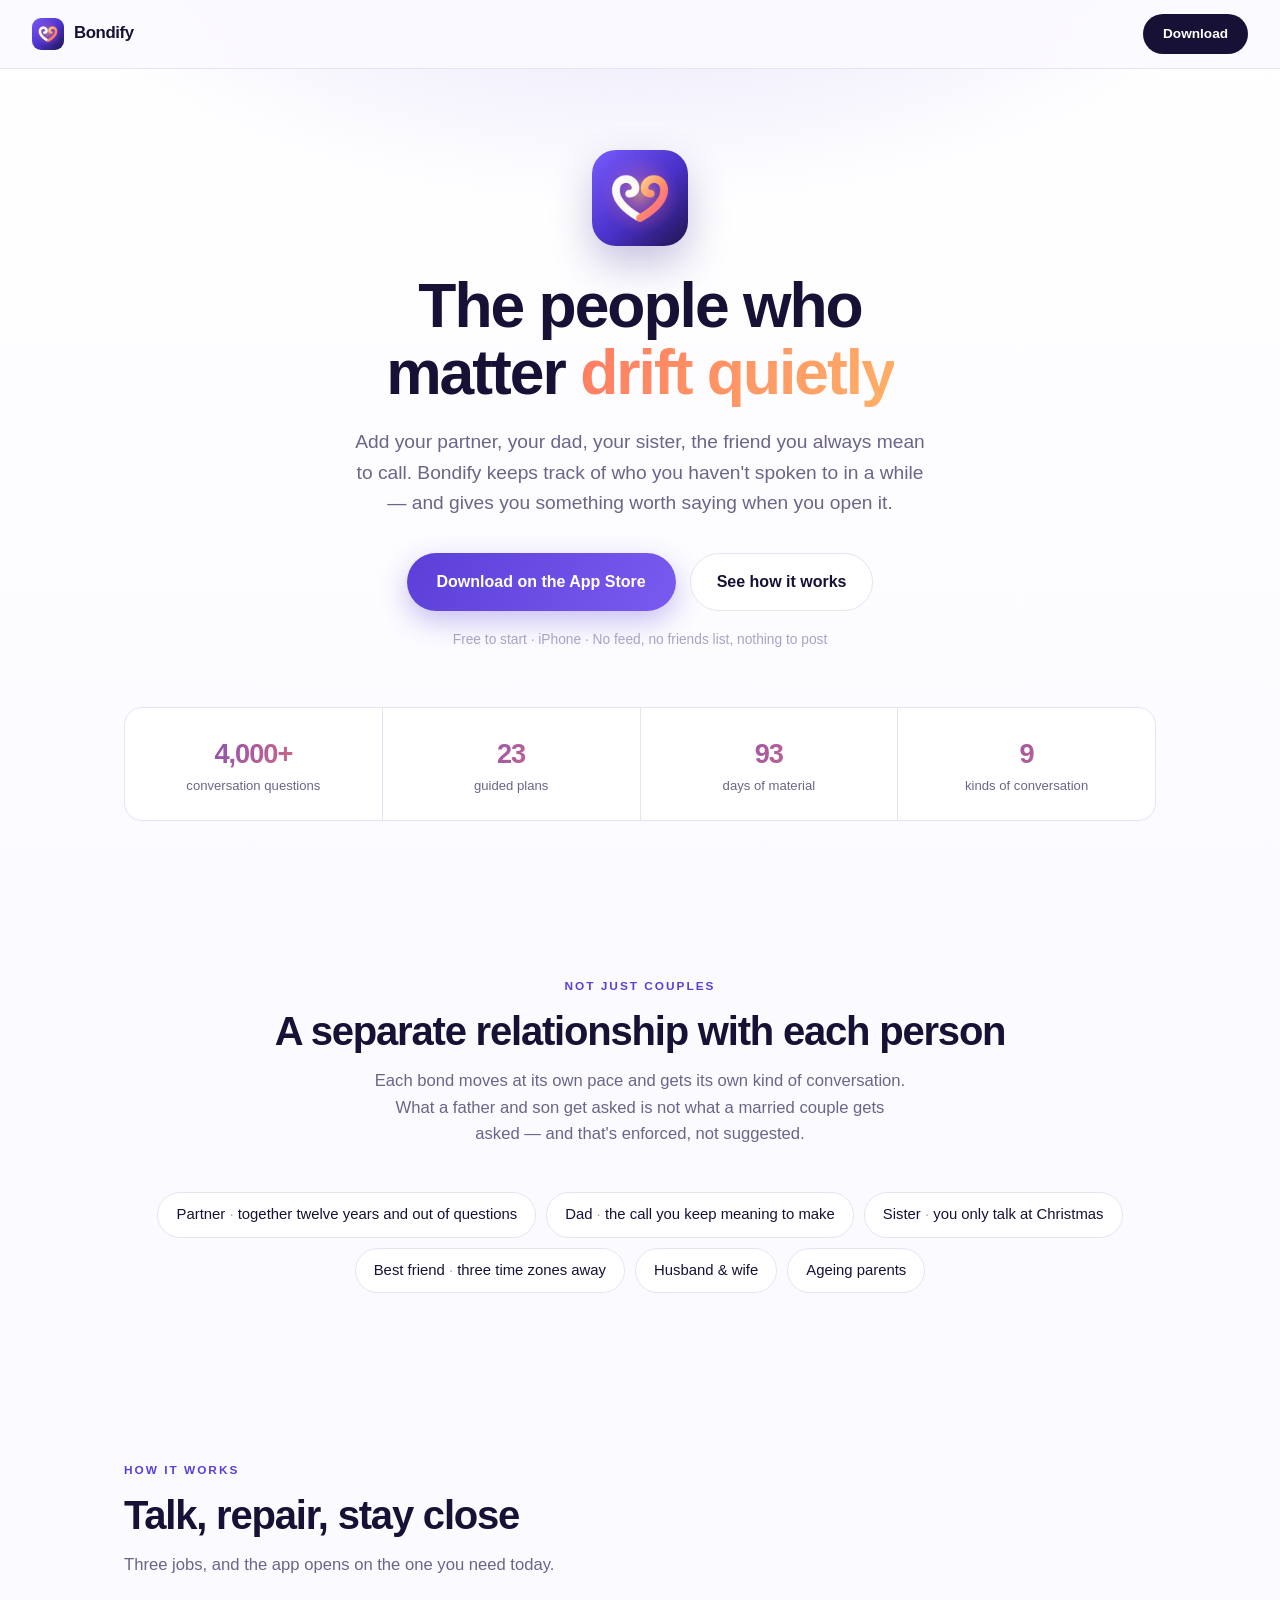
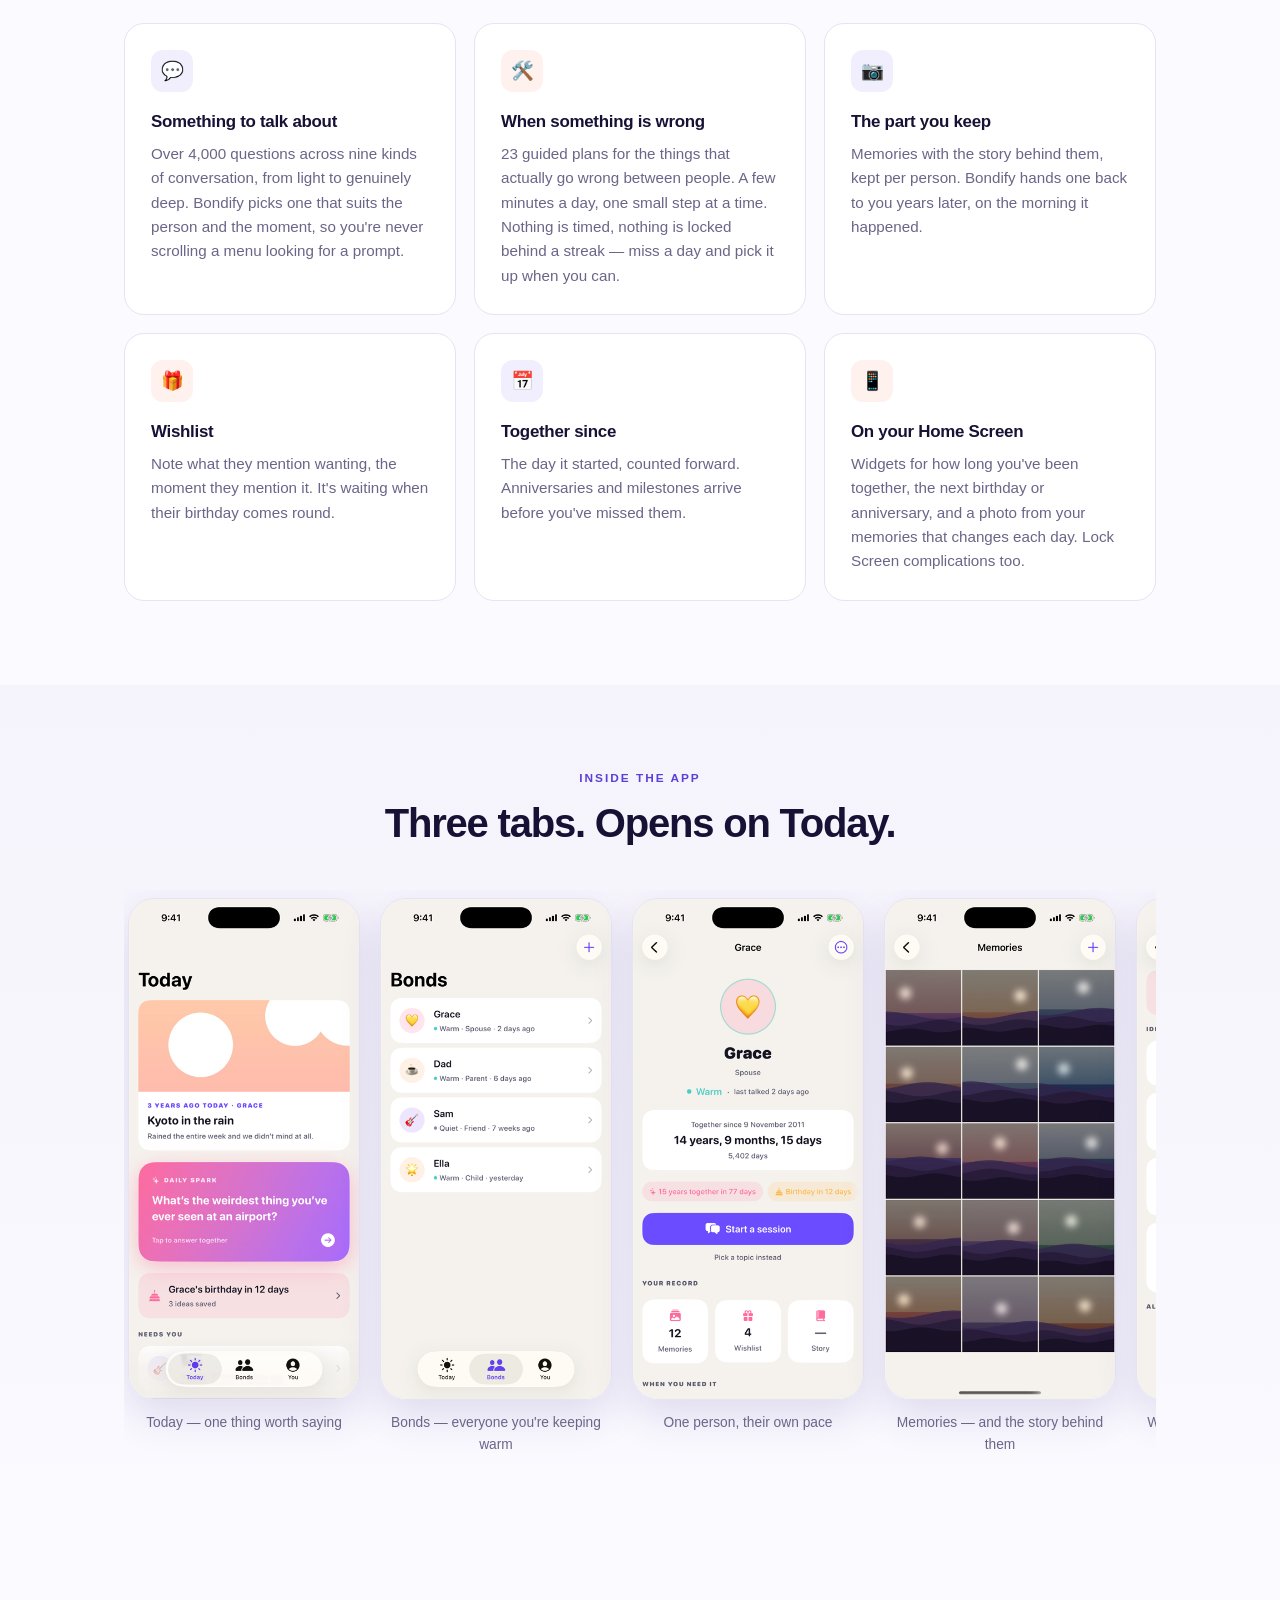
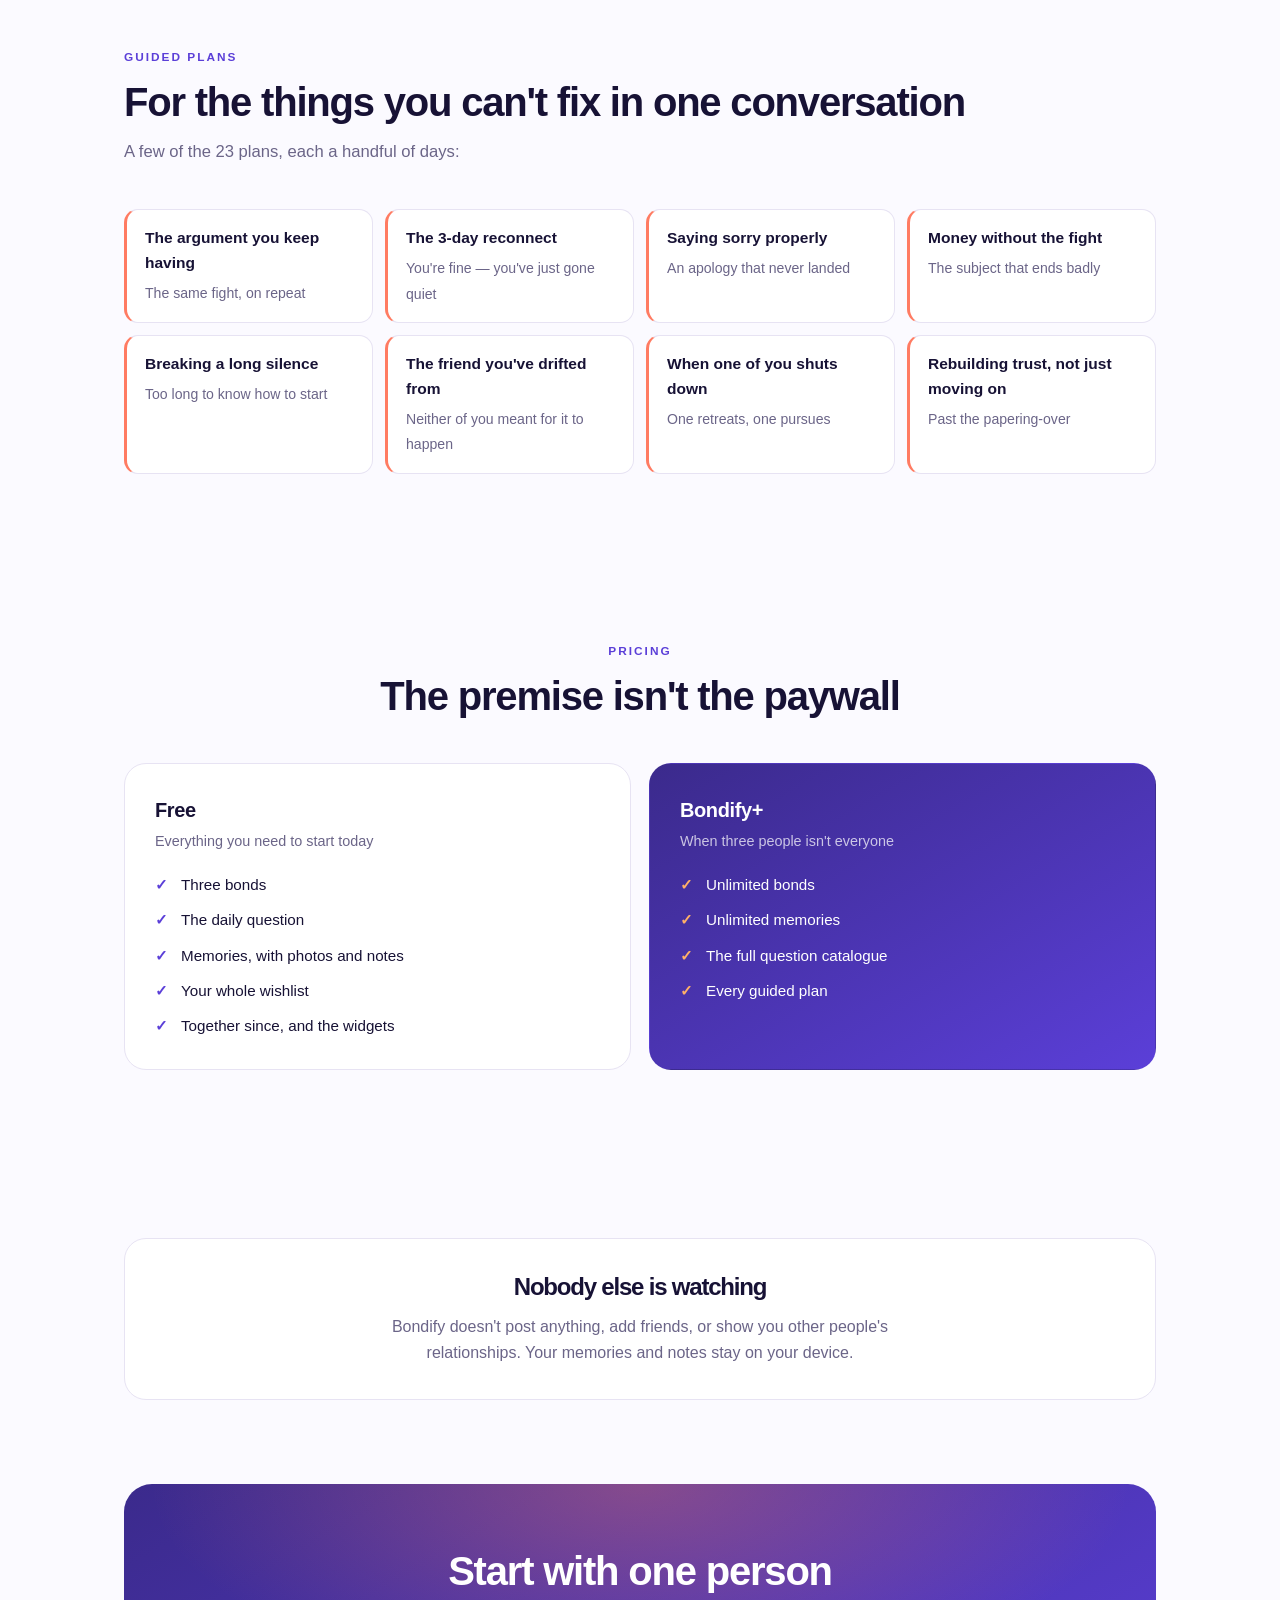
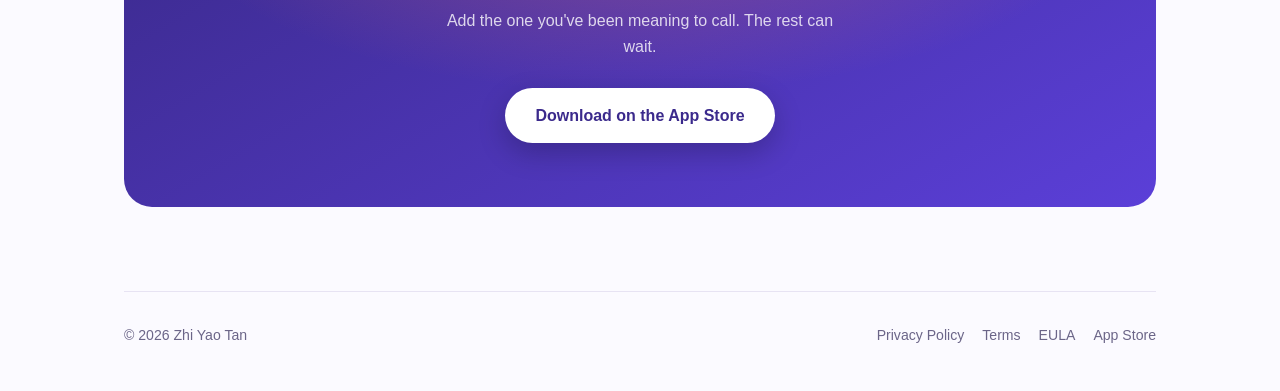
==== index.html @ 1c0935d1 "Bondify landing page Static single-page site for Bondify, copy taken from the 2026-08-24 APP-STORE-L" ====
<!DOCTYPE html>
<html lang="en">
<head>
  <meta charset="UTF-8" />
  <meta name="viewport" content="width=device-width, initial-scale=1.0" />
  <title>Bondify — Relationship Habits</title>
  <meta name="description" content="Bondify keeps the people who matter from drifting. Add your partner, your dad, your oldest friend — and get something worth saying, guided plans for when something's wrong, and the memories worth keeping." />
  <meta property="og:type" content="website" />
  <meta property="og:url" content="https://zhiyao92.github.io/bondify-landing/" />
  <meta property="og:title" content="Bondify — Relationship Habits" />
  <meta property="og:description" content="Talk, repair, stay close. For partners, parents, siblings and friends." />
  <meta property="og:image" content="https://zhiyao92.github.io/bondify-landing/app-icon.png" />
  <meta name="twitter:card" content="summary_large_image" />
  <meta name="twitter:image" content="https://zhiyao92.github.io/bondify-landing/app-icon.png" />
  <link rel="icon" href="app-icon.png" />
  <style>
    *, *::before, *::after { box-sizing: border-box; margin: 0; padding: 0; }

    :root {
      --indigo: #5B3FD8;
      --indigo-deep: #3B2A8C;
      --indigo-bg: #F1EFFE;
      --coral: #FF7B62;
      --peach: #FFB067;
      --coral-bg: #FFF1ED;
      --bg: #FBFAFF;
      --surface: #FFFFFF;
      --surface2: #F5F3FB;
      --border: #E7E3F3;
      --text: #171235;
      --muted: #6B6588;
      --soft: #A9A3C2;
    }

    html { scroll-behavior: smooth; }

    body {
      font-family: -apple-system, BlinkMacSystemFont, "Segoe UI", Roboto, sans-serif;
      background: var(--bg);
      color: var(--text);
      line-height: 1.6;
      overflow-x: hidden;
      -webkit-font-smoothing: antialiased;
    }

    .wrap { max-width: 1080px; margin: 0 auto; padding: 0 24px; }

    /* ── NAV ── */
    nav {
      position: fixed; top: 0; left: 0; right: 0; z-index: 100;
      display: flex; align-items: center; justify-content: space-between;
      padding: 14px 32px;
      background: rgba(251,250,255,0.85);
      backdrop-filter: blur(20px);
      border-bottom: 1px solid var(--border);
    }
    .nav-logo { display: flex; align-items: center; gap: 10px; text-decoration: none; }
    .nav-logo img { width: 32px; height: 32px; border-radius: 9px; }
    .nav-logo span { font-weight: 800; font-size: 1.05rem; color: var(--text); letter-spacing: -0.4px; }
    .nav-cta {
      background: var(--text); color: #fff; font-weight: 700; font-size: 0.85rem;
      padding: 9px 20px; border-radius: 100px; text-decoration: none;
      transition: opacity .2s, transform .2s;
    }
    .nav-cta:hover { opacity: .85; transform: scale(1.03); }

    /* ── HERO ── */
    .hero {
      padding: 150px 24px 72px;
      text-align: center;
      background:
        radial-gradient(900px 420px at 50% -10%, rgba(91,63,216,.16), transparent 70%),
        linear-gradient(180deg, #FFFFFF 0%, var(--bg) 100%);
    }
    .hero-icon {
      width: 96px; height: 96px; border-radius: 24px; margin: 0 auto 26px;
      box-shadow: 0 18px 40px rgba(59,42,140,.28);
      display: block;
    }
    .hero h1 {
      font-size: clamp(2.3rem, 6vw, 3.9rem);
      line-height: 1.08; letter-spacing: -2px; font-weight: 800;
      max-width: 15ch; margin: 0 auto 20px;
    }
    .hero h1 em {
      font-style: normal;
      background: linear-gradient(120deg, var(--coral), var(--peach));
      -webkit-background-clip: text; background-clip: text; color: transparent;
    }
    .hero p.sub {
      font-size: clamp(1.02rem, 2.2vw, 1.2rem);
      color: var(--muted); max-width: 54ch; margin: 0 auto 34px;
    }
    .cta-row { display: flex; gap: 14px; justify-content: center; flex-wrap: wrap; }
    .btn-primary {
      display: inline-flex; align-items: center; gap: 9px;
      background: linear-gradient(120deg, var(--indigo), #7A5BF0);
      color: #fff; font-weight: 700; font-size: 1rem;
      padding: 15px 30px; border-radius: 100px; text-decoration: none;
      box-shadow: 0 10px 28px rgba(91,63,216,.32);
      transition: transform .2s, box-shadow .2s;
    }
    .btn-primary:hover { transform: translateY(-2px); box-shadow: 0 14px 34px rgba(91,63,216,.4); }
    .btn-ghost {
      display: inline-flex; align-items: center;
      color: var(--text); font-weight: 600; font-size: 1rem;
      padding: 15px 26px; border-radius: 100px; text-decoration: none;
      border: 1px solid var(--border); background: var(--surface);
      transition: border-color .2s;
    }
    .btn-ghost:hover { border-color: var(--soft); }
    .hero-note { margin-top: 18px; font-size: .86rem; color: var(--soft); }

    /* ── STATS ── */
    .stats {
      display: grid; grid-template-columns: repeat(4, 1fr);
      gap: 1px; background: var(--border);
      border: 1px solid var(--border); border-radius: 18px; overflow: hidden;
      margin: 56px auto 0;
    }
    .stat { background: var(--surface); padding: 24px 16px; text-align: center; }
    .stat .n {
      font-size: 1.7rem; font-weight: 800; letter-spacing: -1px;
      background: linear-gradient(120deg, var(--indigo), var(--coral));
      -webkit-background-clip: text; background-clip: text; color: transparent;
    }
    .stat .l { font-size: .82rem; color: var(--muted); }

    /* ── SECTIONS ── */
    section { padding: 84px 0; }
    .eyebrow {
      text-transform: uppercase; letter-spacing: 2px; font-size: .74rem;
      font-weight: 800; color: var(--indigo); margin-bottom: 12px;
    }
    h2 {
      font-size: clamp(1.7rem, 4vw, 2.5rem); line-height: 1.15;
      letter-spacing: -1.2px; font-weight: 800; margin-bottom: 14px;
    }
    .lede { color: var(--muted); max-width: 58ch; font-size: 1.04rem; }
    .section-head { margin-bottom: 44px; }
    .section-head.center { text-align: center; }
    .section-head.center .lede { margin: 0 auto; }

    /* ── WHO IT'S FOR ── */
    .chips { display: flex; flex-wrap: wrap; gap: 10px; justify-content: center; }
    .chip {
      background: var(--surface); border: 1px solid var(--border);
      border-radius: 100px; padding: 10px 18px; font-size: .93rem; color: var(--text);
    }
    .chip span { color: var(--soft); }

    /* ── FEATURES ── */
    .grid { display: grid; grid-template-columns: repeat(auto-fit, minmax(260px, 1fr)); gap: 18px; }
    .card {
      background: var(--surface); border: 1px solid var(--border);
      border-radius: 20px; padding: 26px;
    }
    .card .ico {
      width: 42px; height: 42px; border-radius: 12px; margin-bottom: 16px;
      display: grid; place-items: center; font-size: 1.15rem;
      background: var(--indigo-bg);
    }
    .card.coral .ico { background: var(--coral-bg); }
    .card h3 { font-size: 1.06rem; font-weight: 750; margin-bottom: 7px; letter-spacing: -.3px; }
    .card p { color: var(--muted); font-size: .95rem; }

    /* ── SCREENS ── */
    .screens { background: linear-gradient(180deg, var(--surface2), var(--bg)); }
    .shots {
      display: flex; gap: 20px; overflow-x: auto; padding: 8px 4px 24px;
      scroll-snap-type: x mandatory;
    }
    .shot { flex: 0 0 232px; scroll-snap-align: center; text-align: center; }
    .shot img {
      width: 100%; border-radius: 26px; display: block;
      border: 1px solid var(--border);
      box-shadow: 0 16px 40px rgba(59,42,140,.14);
    }
    .shot figcaption { margin-top: 12px; font-size: .86rem; color: var(--muted); }

    /* ── PATHS ── */
    .paths { display: grid; grid-template-columns: repeat(auto-fit, minmax(230px, 1fr)); gap: 12px; }
    .path {
      background: var(--surface); border: 1px solid var(--border);
      border-left: 3px solid var(--coral);
      border-radius: 14px; padding: 16px 18px;
    }
    .path b { display: block; font-size: .97rem; font-weight: 700; margin-bottom: 4px; }
    .path span { font-size: .88rem; color: var(--muted); }

    /* ── PRICING ── */
    .plans { display: grid; grid-template-columns: repeat(auto-fit, minmax(280px, 1fr)); gap: 18px; }
    .plan { background: var(--surface); border: 1px solid var(--border); border-radius: 22px; padding: 30px; }
    .plan.pro {
      border-color: transparent;
      background: linear-gradient(150deg, var(--indigo-deep), var(--indigo));
      color: #fff;
    }
    .plan h3 { font-size: 1.25rem; font-weight: 800; letter-spacing: -.4px; margin-bottom: 4px; }
    .plan .kicker { font-size: .9rem; color: var(--muted); margin-bottom: 20px; }
    .plan.pro .kicker { color: rgba(255,255,255,.72); }
    .plan ul { list-style: none; display: grid; gap: 11px; }
    .plan li { font-size: .95rem; padding-left: 26px; position: relative; }
    .plan li::before {
      content: "✓"; position: absolute; left: 0; top: 0;
      color: var(--indigo); font-weight: 800;
    }
    .plan.pro li::before { color: var(--peach); }

    /* ── PRIVACY ── */
    .privacy {
      background: var(--surface); border: 1px solid var(--border);
      border-radius: 22px; padding: 34px; text-align: center;
    }
    .privacy h2 { font-size: 1.5rem; }
    .privacy p { color: var(--muted); max-width: 56ch; margin: 0 auto; }

    /* ── FINAL CTA ── */
    .final {
      text-align: center; color: #fff;
      background:
        radial-gradient(700px 300px at 50% 0%, rgba(255,123,98,.35), transparent 70%),
        linear-gradient(150deg, var(--indigo-deep), var(--indigo));
      border-radius: 28px; padding: 64px 28px; margin: 0 0 84px;
    }
    .final h2 { color: #fff; }
    .final p { color: rgba(255,255,255,.8); max-width: 46ch; margin: 0 auto 28px; }
    .final .btn-primary {
      background: #fff; color: var(--indigo-deep); box-shadow: 0 10px 28px rgba(0,0,0,.22);
    }

    /* ── FOOTER ── */
    footer {
      border-top: 1px solid var(--border); padding: 32px 0 44px;
      font-size: .88rem; color: var(--muted);
      display: flex; flex-wrap: wrap; gap: 16px; justify-content: space-between; align-items: center;
    }
    footer a { color: var(--muted); text-decoration: none; }
    footer a:hover { color: var(--text); }
    .foot-links { display: flex; gap: 18px; flex-wrap: wrap; }

    @media (max-width: 720px) {
      nav { padding: 12px 18px; }
      .stats { grid-template-columns: repeat(2, 1fr); }
      section { padding: 60px 0; }
      .final { border-radius: 22px; padding: 48px 22px; }
    }
  </style>
</head>
<body>

  <nav>
    <a class="nav-logo" href="#top">
      <img src="app-icon.png" alt="Bondify app icon" />
      <span>Bondify</span>
    </a>
    <a class="nav-cta" href="https://apps.apple.com/app/id6761910667">Download</a>
  </nav>

  <header class="hero" id="top">
    <img class="hero-icon" src="app-icon.png" alt="Bondify app icon" />
    <h1>The people who matter <em>drift quietly</em></h1>
    <p class="sub">
      Add your partner, your dad, your sister, the friend you always mean to call.
      Bondify keeps track of who you haven't spoken to in a while — and gives you
      something worth saying when you open it.
    </p>
    <div class="cta-row">
      <a class="btn-primary" href="https://apps.apple.com/app/id6761910667">Download on the App Store</a>
      <a class="btn-ghost" href="#how">See how it works</a>
    </div>
    <p class="hero-note">Free to start · iPhone · No feed, no friends list, nothing to post</p>

    <div class="wrap">
      <div class="stats">
        <div class="stat"><div class="n">4,000+</div><div class="l">conversation questions</div></div>
        <div class="stat"><div class="n">23</div><div class="l">guided plans</div></div>
        <div class="stat"><div class="n">93</div><div class="l">days of material</div></div>
        <div class="stat"><div class="n">9</div><div class="l">kinds of conversation</div></div>
      </div>
    </div>
  </header>

  <section id="who">
    <div class="wrap">
      <div class="section-head center">
        <p class="eyebrow">Not just couples</p>
        <h2>A separate relationship with each person</h2>
        <p class="lede">
          Each bond moves at its own pace and gets its own kind of conversation.
          What a father and son get asked is not what a married couple gets asked —
          and that's enforced, not suggested.
        </p>
      </div>
      <div class="chips">
        <div class="chip">Partner <span>·</span> together twelve years and out of questions</div>
        <div class="chip">Dad <span>·</span> the call you keep meaning to make</div>
        <div class="chip">Sister <span>·</span> you only talk at Christmas</div>
        <div class="chip">Best friend <span>·</span> three time zones away</div>
        <div class="chip">Husband &amp; wife</div>
        <div class="chip">Ageing parents</div>
      </div>
    </div>
  </section>

  <section id="how">
    <div class="wrap">
      <div class="section-head">
        <p class="eyebrow">How it works</p>
        <h2>Talk, repair, stay close</h2>
        <p class="lede">Three jobs, and the app opens on the one you need today.</p>
      </div>
      <div class="grid">
        <div class="card">
          <div class="ico">💬</div>
          <h3>Something to talk about</h3>
          <p>
            Over 4,000 questions across nine kinds of conversation, from light to
            genuinely deep. Bondify picks one that suits the person and the moment,
            so you're never scrolling a menu looking for a prompt.
          </p>
        </div>
        <div class="card coral">
          <div class="ico">🛠️</div>
          <h3>When something is wrong</h3>
          <p>
            23 guided plans for the things that actually go wrong between people.
            A few minutes a day, one small step at a time. Nothing is timed, nothing
            is locked behind a streak — miss a day and pick it up when you can.
          </p>
        </div>
        <div class="card">
          <div class="ico">📷</div>
          <h3>The part you keep</h3>
          <p>
            Memories with the story behind them, kept per person. Bondify hands one
            back to you years later, on the morning it happened.
          </p>
        </div>
        <div class="card coral">
          <div class="ico">🎁</div>
          <h3>Wishlist</h3>
          <p>
            Note what they mention wanting, the moment they mention it. It's waiting
            when their birthday comes round.
          </p>
        </div>
        <div class="card">
          <div class="ico">📅</div>
          <h3>Together since</h3>
          <p>
            The day it started, counted forward. Anniversaries and milestones arrive
            before you've missed them.
          </p>
        </div>
        <div class="card coral">
          <div class="ico">📱</div>
          <h3>On your Home Screen</h3>
          <p>
            Widgets for how long you've been together, the next birthday or
            anniversary, and a photo from your memories that changes each day.
            Lock Screen complications too.
          </p>
        </div>
      </div>
    </div>
  </section>

  <section class="screens">
    <div class="wrap">
      <div class="section-head center">
        <p class="eyebrow">Inside the app</p>
        <h2>Three tabs. Opens on Today.</h2>
      </div>
      <div class="shots">
        <figure class="shot">
          <img src="screenshots/01-today.png" alt="Today tab showing the daily spark" loading="lazy" />
          <figcaption>Today — one thing worth saying</figcaption>
        </figure>
        <figure class="shot">
          <img src="screenshots/02-bonds.png" alt="Bonds tab listing each relationship" loading="lazy" />
          <figcaption>Bonds — everyone you're keeping warm</figcaption>
        </figure>
        <figure class="shot">
          <img src="screenshots/03-bond-detail.png" alt="A single bond's detail screen" loading="lazy" />
          <figcaption>One person, their own pace</figcaption>
        </figure>
        <figure class="shot">
          <img src="screenshots/04-memories.png" alt="Memories grid of photos" loading="lazy" />
          <figcaption>Memories — and the story behind them</figcaption>
        </figure>
        <figure class="shot">
          <img src="screenshots/05-wishlist.png" alt="Wishlist of gift ideas" loading="lazy" />
          <figcaption>Wishlist — noted the moment they say it</figcaption>
        </figure>
        <figure class="shot">
          <img src="screenshots/06-widget.png" alt="Bondify widgets on the Home Screen" loading="lazy" />
          <figcaption>Widgets on the Home Screen</figcaption>
        </figure>
      </div>
    </div>
  </section>

  <section>
    <div class="wrap">
      <div class="section-head">
        <p class="eyebrow">Guided plans</p>
        <h2>For the things you can't fix in one conversation</h2>
        <p class="lede">A few of the 23 plans, each a handful of days:</p>
      </div>
      <div class="paths">
        <div class="path"><b>The argument you keep having</b><span>The same fight, on repeat</span></div>
        <div class="path"><b>The 3-day reconnect</b><span>You're fine — you've just gone quiet</span></div>
        <div class="path"><b>Saying sorry properly</b><span>An apology that never landed</span></div>
        <div class="path"><b>Money without the fight</b><span>The subject that ends badly</span></div>
        <div class="path"><b>Breaking a long silence</b><span>Too long to know how to start</span></div>
        <div class="path"><b>The friend you've drifted from</b><span>Neither of you meant for it to happen</span></div>
        <div class="path"><b>When one of you shuts down</b><span>One retreats, one pursues</span></div>
        <div class="path"><b>Rebuilding trust, not just moving on</b><span>Past the papering-over</span></div>
      </div>
    </div>
  </section>

  <section>
    <div class="wrap">
      <div class="section-head center">
        <p class="eyebrow">Pricing</p>
        <h2>The premise isn't the paywall</h2>
      </div>
      <div class="plans">
        <div class="plan">
          <h3>Free</h3>
          <p class="kicker">Everything you need to start today</p>
          <ul>
            <li>Three bonds</li>
            <li>The daily question</li>
            <li>Memories, with photos and notes</li>
            <li>Your whole wishlist</li>
            <li>Together since, and the widgets</li>
          </ul>
        </div>
        <div class="plan pro">
          <h3>Bondify+</h3>
          <p class="kicker">When three people isn't everyone</p>
          <ul>
            <li>Unlimited bonds</li>
            <li>Unlimited memories</li>
            <li>The full question catalogue</li>
            <li>Every guided plan</li>
          </ul>
        </div>
      </div>
    </div>
  </section>

  <section>
    <div class="wrap">
      <div class="privacy">
        <h2>Nobody else is watching</h2>
        <p>
          Bondify doesn't post anything, add friends, or show you other people's
          relationships. Your memories and notes stay on your device.
        </p>
      </div>
    </div>
  </section>

  <div class="wrap">
    <div class="final">
      <h2>Start with one person</h2>
      <p>Add the one you've been meaning to call. The rest can wait.</p>
      <a class="btn-primary" href="https://apps.apple.com/app/id6761910667">Download on the App Store</a>
    </div>
  </div>

  <div class="wrap">
    <footer>
      <div>© 2026 Zhi Yao Tan</div>
      <div class="foot-links">
        <a href="privacy-policy.html">Privacy Policy</a>
        <a href="terms-and-condition.html">Terms</a>
        <a href="https://www.apple.com/legal/internet-services/itunes/dev/stdeula/">EULA</a>
        <a href="https://apps.apple.com/app/id6761910667">App Store</a>
      </div>
    </footer>
  </div>

</body>
</html>
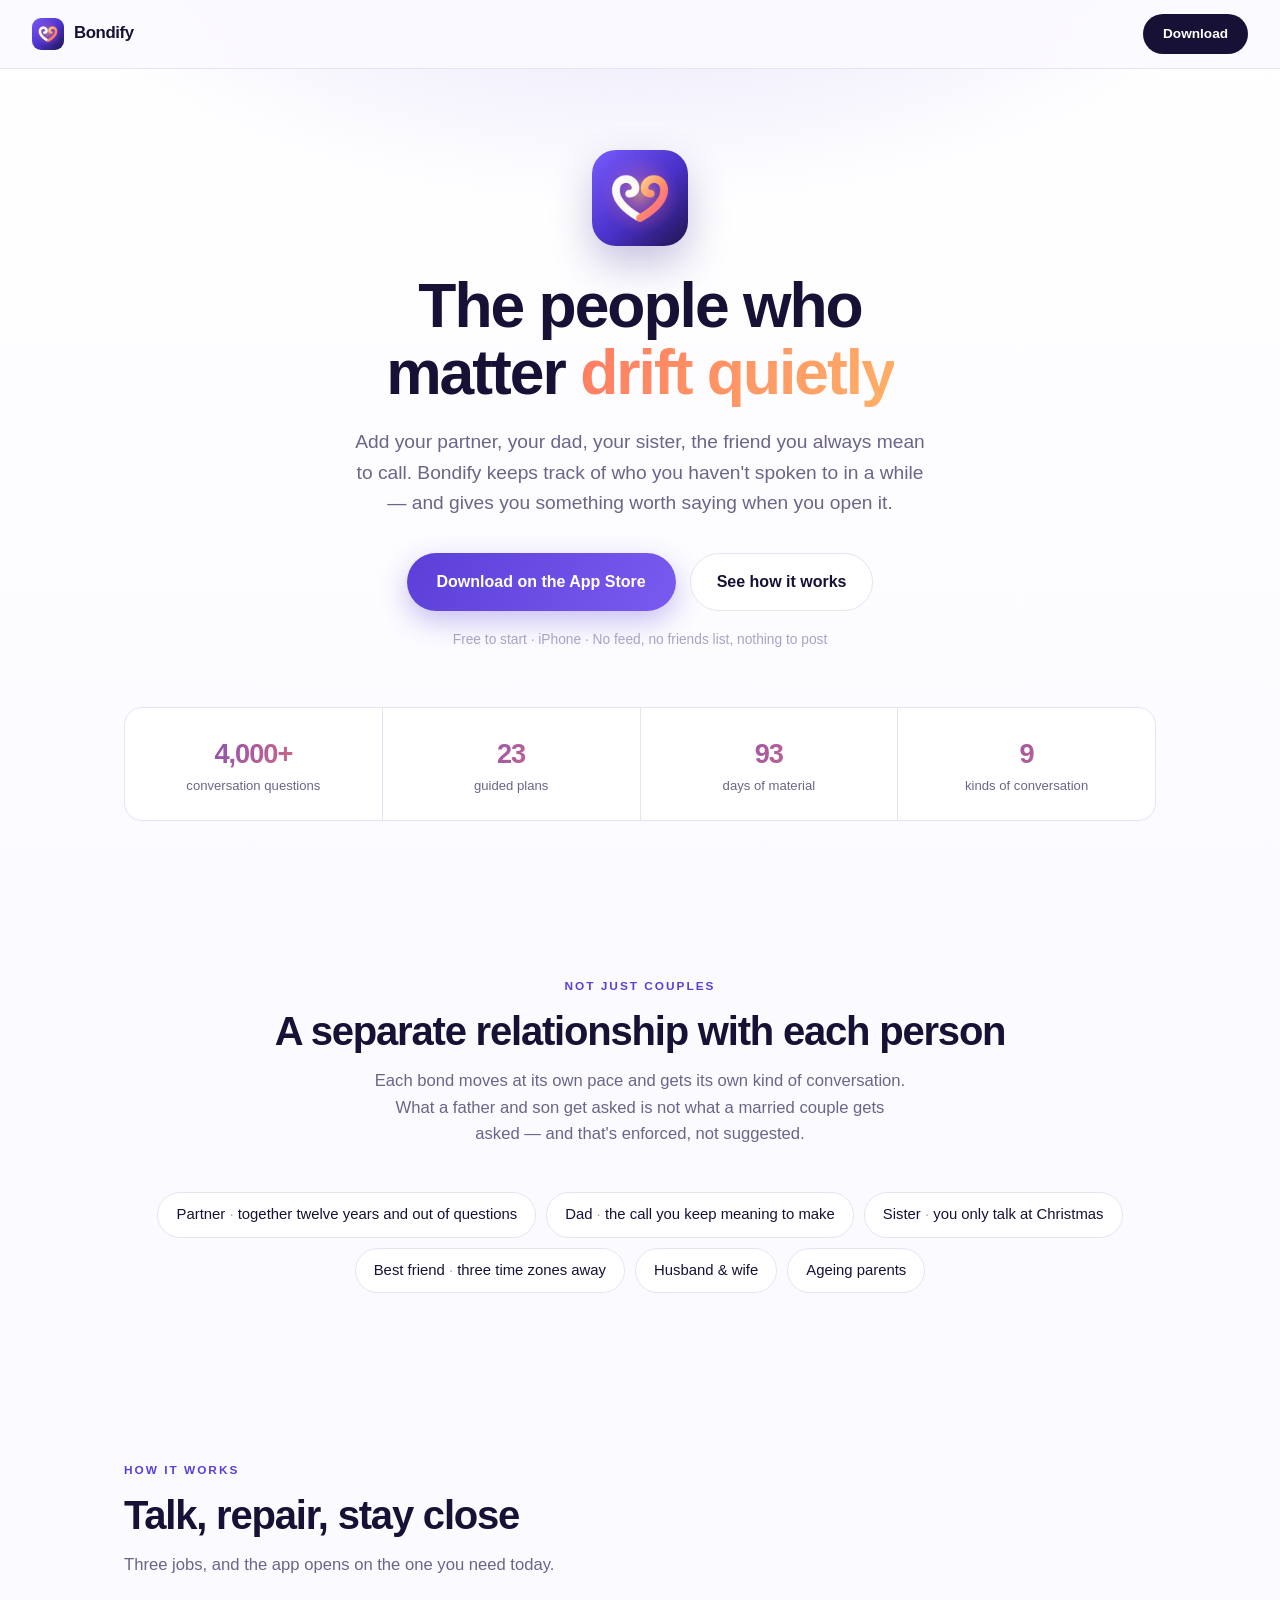
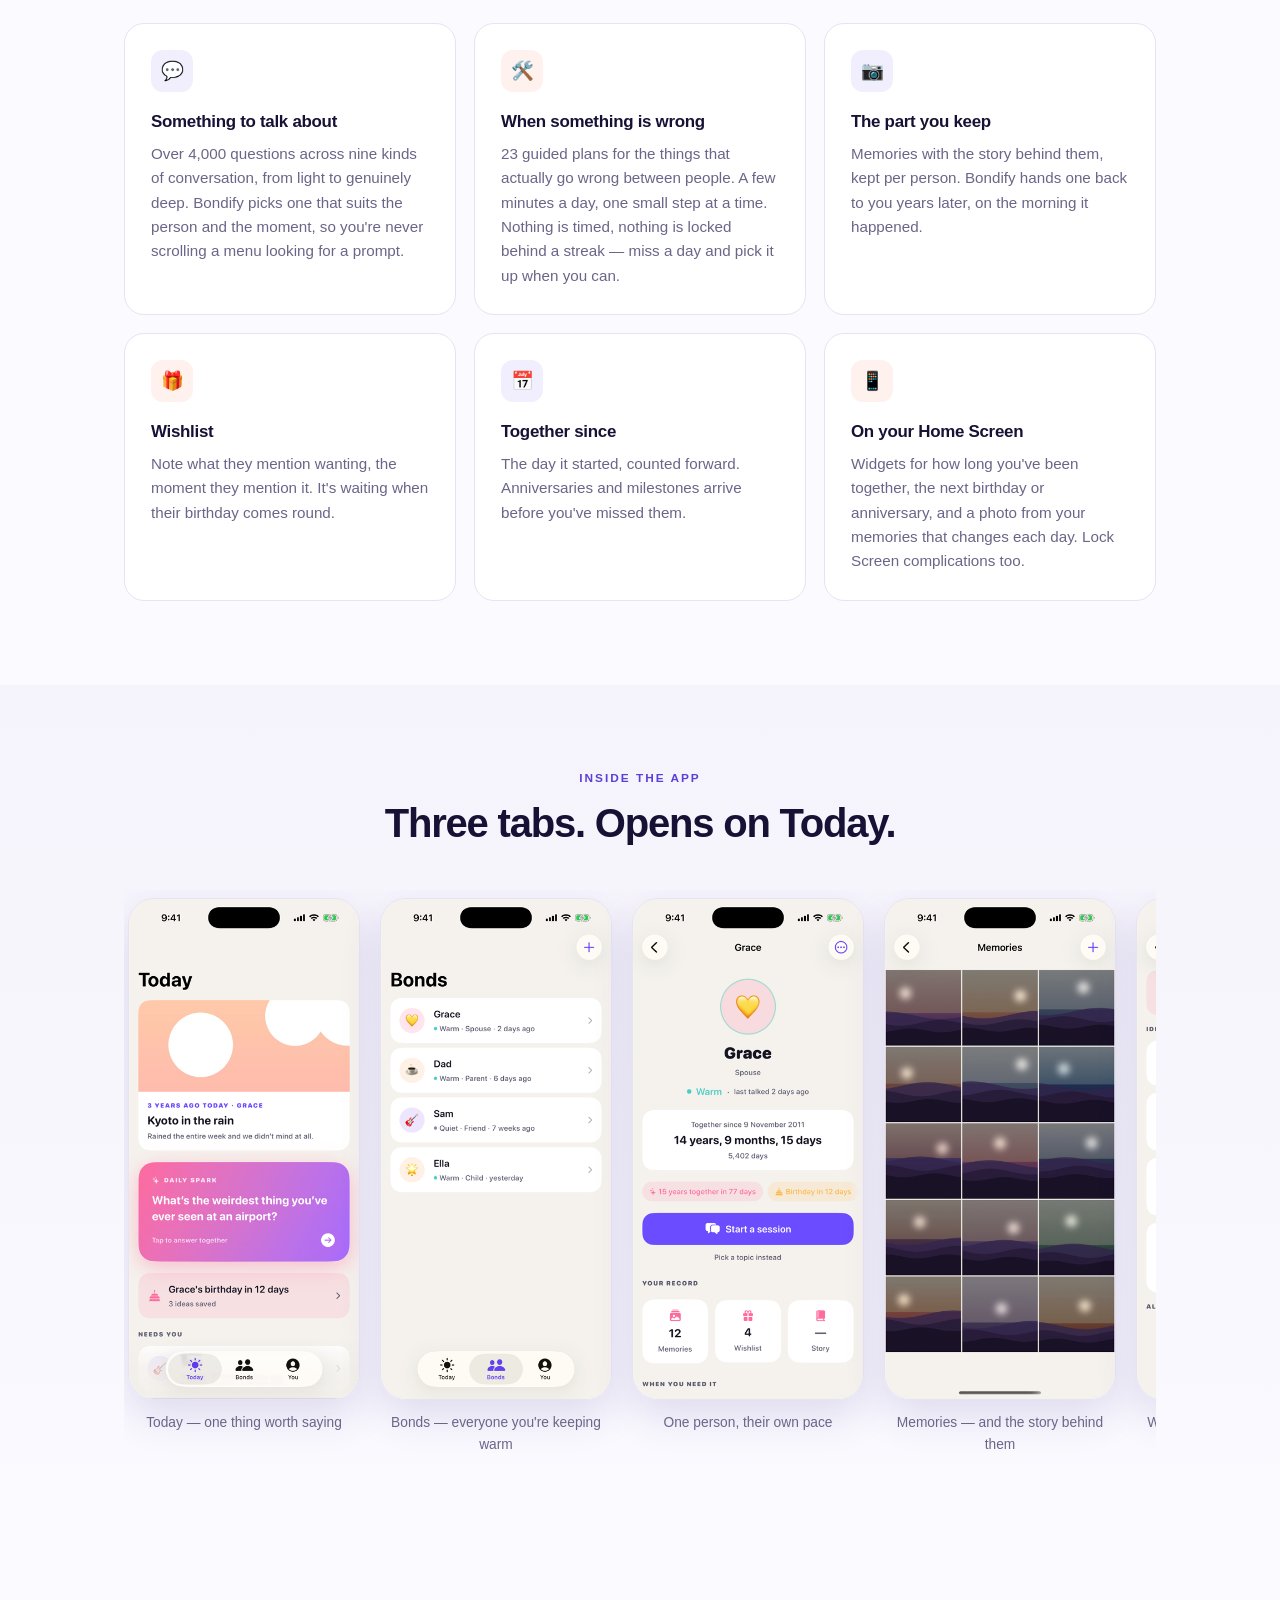
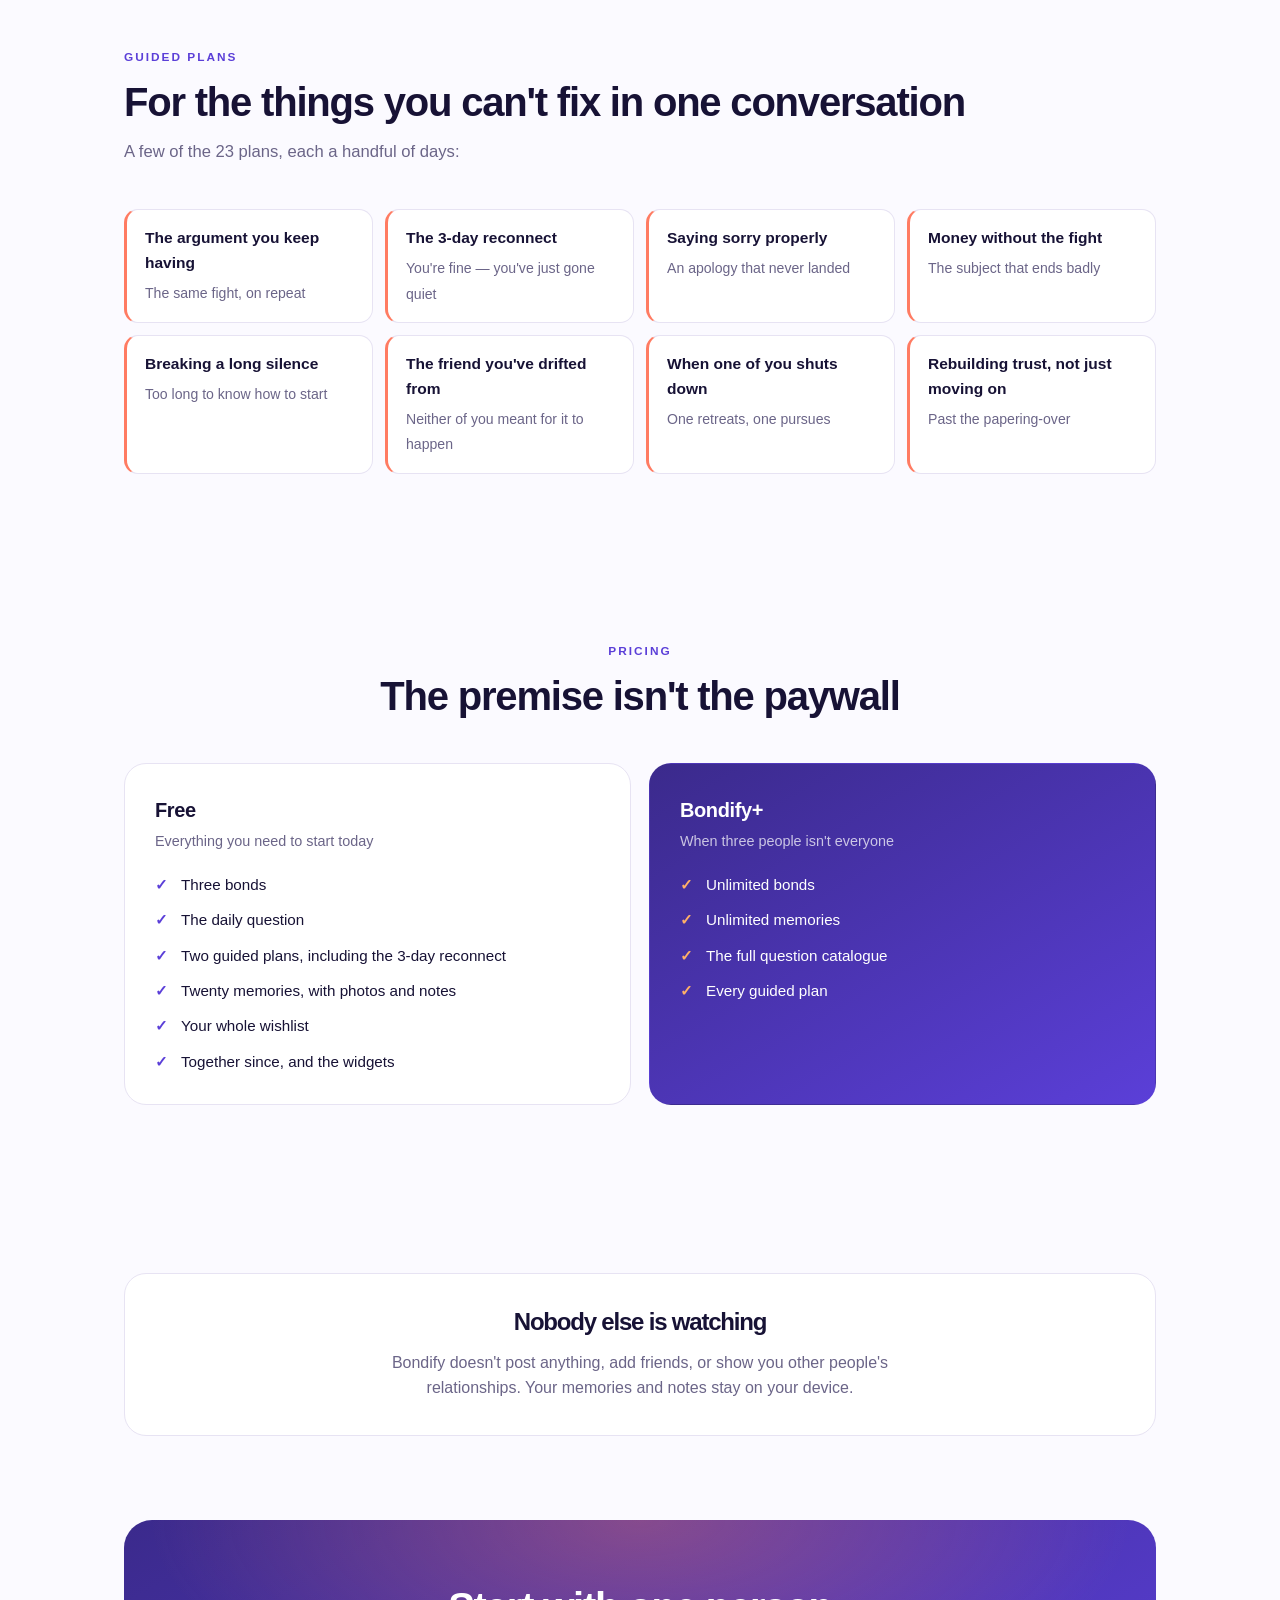
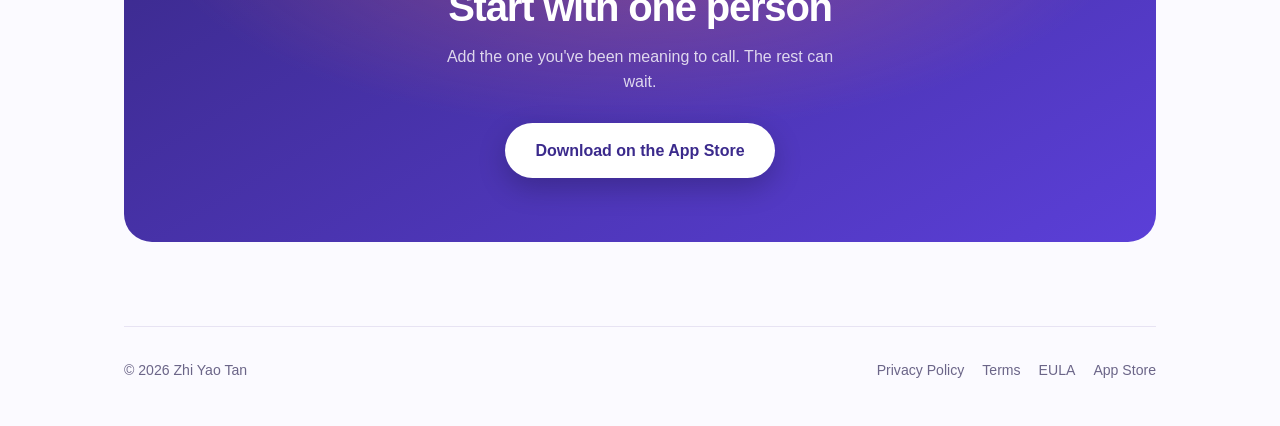
==== commit 02033d71: "Correct the free tier, route downloads through a /go interstitial The Free column implied every guid" ====
--- a/index.html
+++ b/index.html
@@ -3,6 +3,7 @@
 <head>
   <meta charset="UTF-8" />
   <meta name="viewport" content="width=device-width, initial-scale=1.0" />
+  <meta name="apple-itunes-app" content="app-id=6761910667">
   <title>Bondify — Relationship Habits</title>
   <meta name="description" content="Bondify keeps the people who matter from drifting. Add your partner, your dad, your oldest friend — and get something worth saying, guided plans for when something's wrong, and the memories worth keeping." />
   <meta property="og:type" content="website" />
@@ -111,6 +112,7 @@
     .btn-ghost:hover { border-color: var(--soft); }
     .hero-note { margin-top: 18px; font-size: .86rem; color: var(--soft); }
 
+
     /* ── STATS ── */
     .stats {
       display: grid; grid-template-columns: repeat(4, 1fr);
@@ -254,7 +256,7 @@
       <img src="app-icon.png" alt="Bondify app icon" />
       <span>Bondify</span>
     </a>
-    <a class="nav-cta" href="https://apps.apple.com/app/id6761910667">Download</a>
+    <a class="nav-cta" href="go/?src=nav">Download</a>
   </nav>
 
   <header class="hero" id="top">
@@ -266,7 +268,7 @@
       something worth saying when you open it.
     </p>
     <div class="cta-row">
-      <a class="btn-primary" href="https://apps.apple.com/app/id6761910667">Download on the App Store</a>
+      <a class="btn-primary" href="go/?src=hero">Download on the App Store</a>
       <a class="btn-ghost" href="#how">See how it works</a>
     </div>
     <p class="hero-note">Free to start · iPhone · No feed, no friends list, nothing to post</p>
@@ -434,7 +436,8 @@
           <ul>
             <li>Three bonds</li>
             <li>The daily question</li>
-            <li>Memories, with photos and notes</li>
+            <li>Two guided plans, including the 3-day reconnect</li>
+            <li>Twenty memories, with photos and notes</li>
             <li>Your whole wishlist</li>
             <li>Together since, and the widgets</li>
           </ul>
@@ -469,7 +472,7 @@
     <div class="final">
       <h2>Start with one person</h2>
       <p>Add the one you've been meaning to call. The rest can wait.</p>
-      <a class="btn-primary" href="https://apps.apple.com/app/id6761910667">Download on the App Store</a>
+      <a class="btn-primary" href="go/?src=final">Download on the App Store</a>
     </div>
   </div>
 
@@ -480,10 +483,11 @@
         <a href="privacy-policy.html">Privacy Policy</a>
         <a href="terms-and-condition.html">Terms</a>
         <a href="https://www.apple.com/legal/internet-services/itunes/dev/stdeula/">EULA</a>
-        <a href="https://apps.apple.com/app/id6761910667">App Store</a>
+        <a href="go/?src=footer">App Store</a>
       </div>
     </footer>
   </div>
 
+
 </body>
 </html>
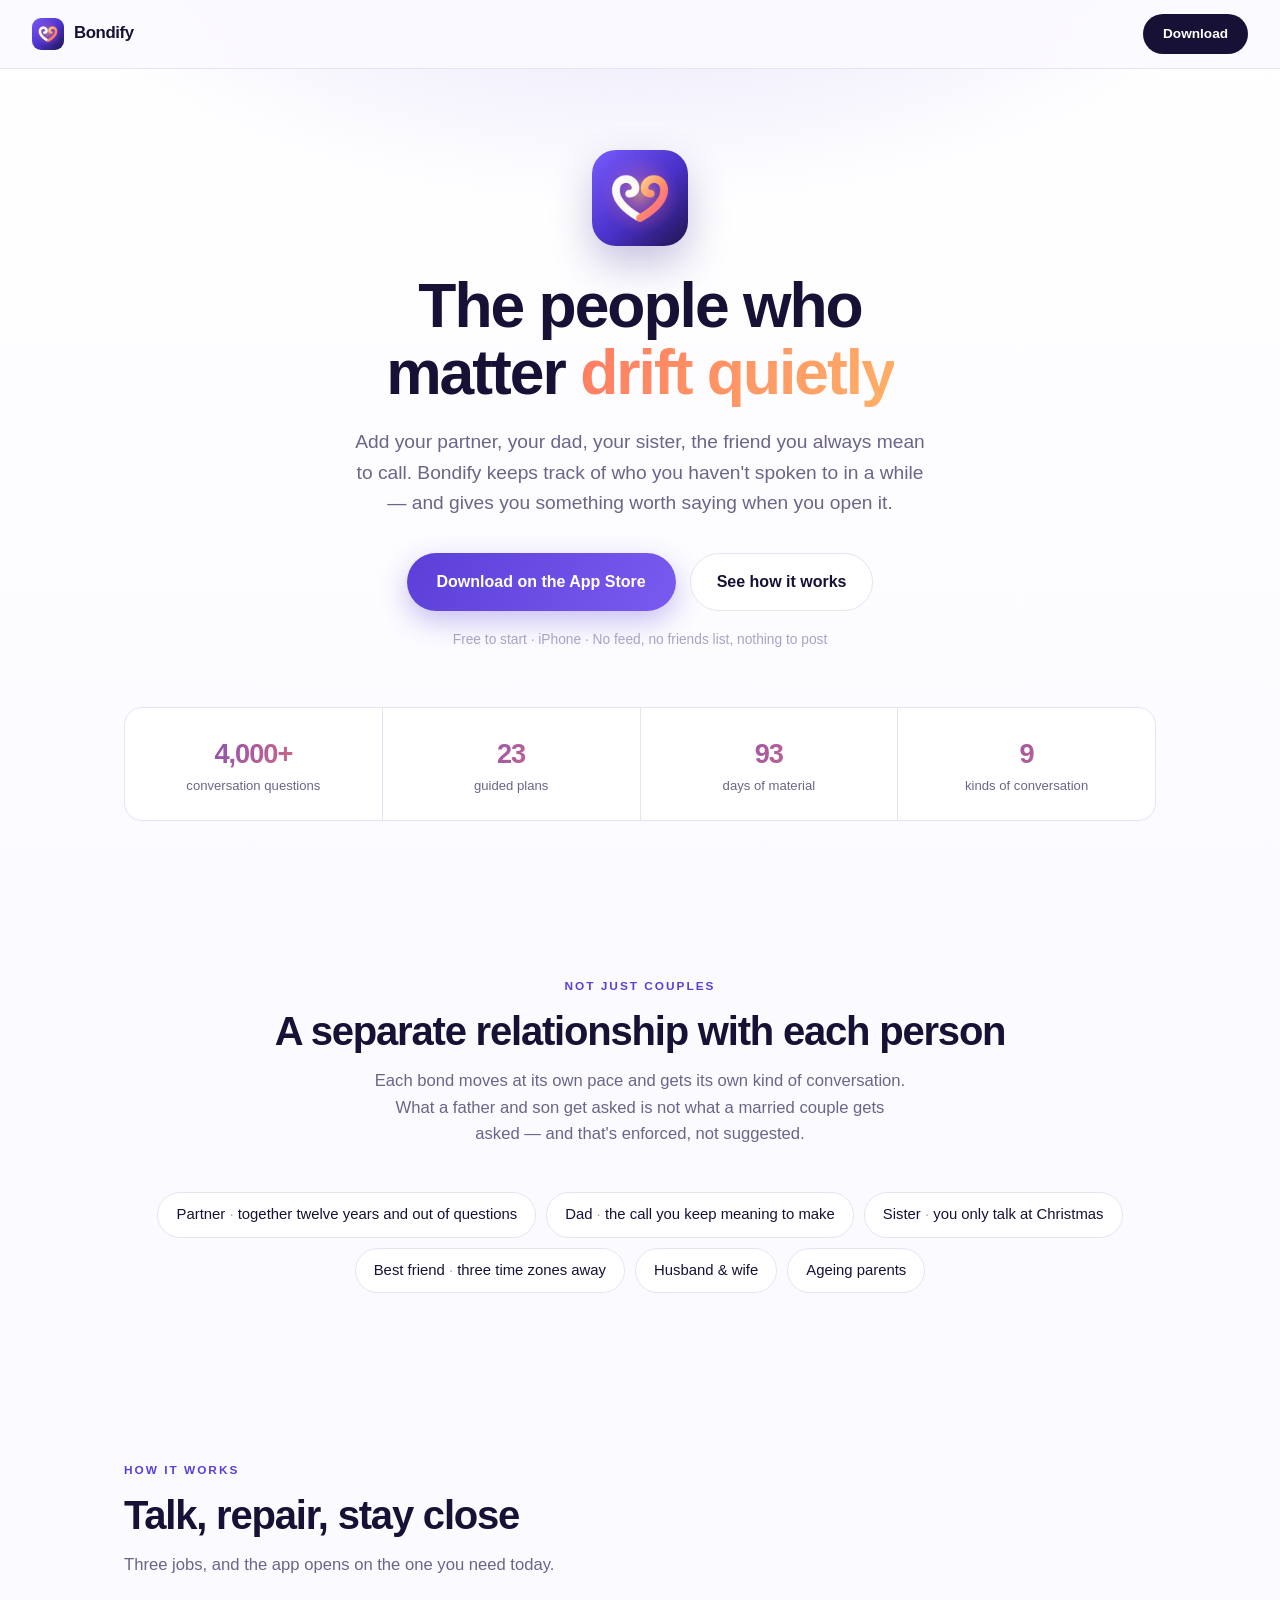
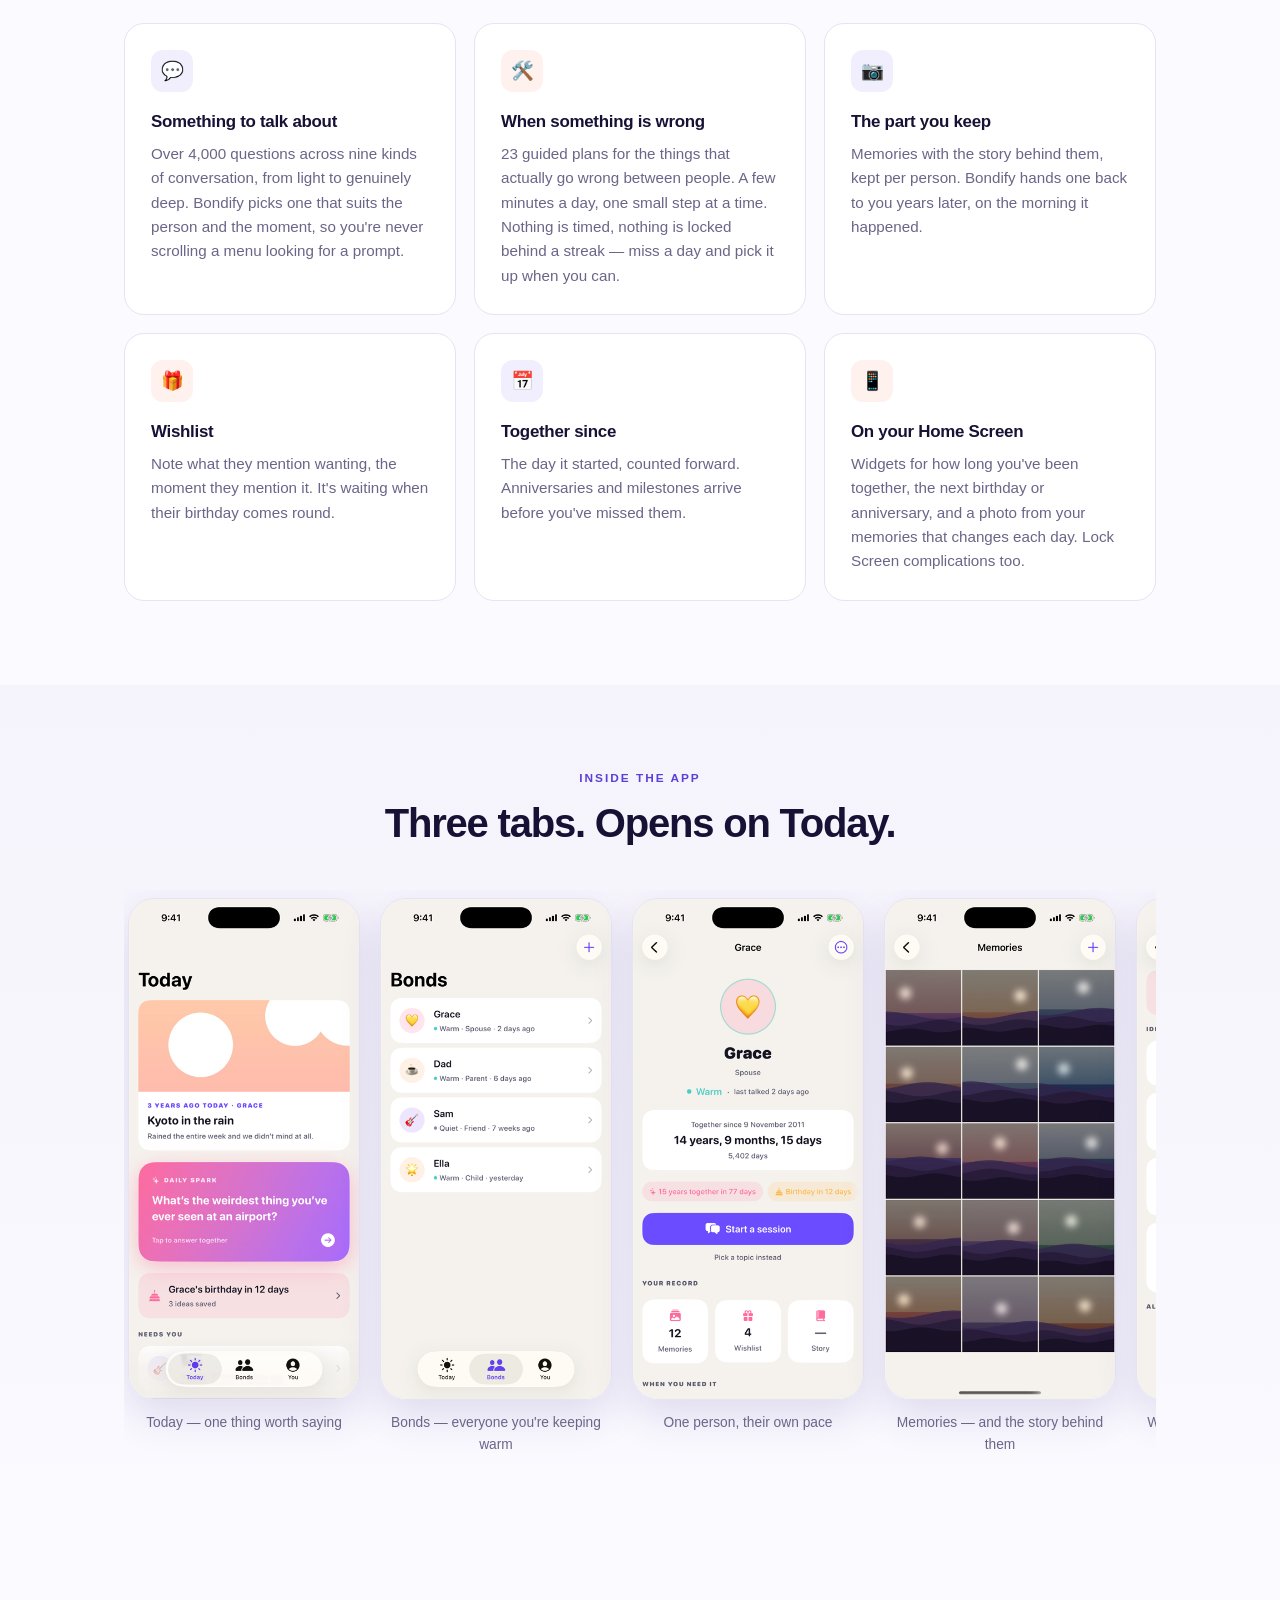
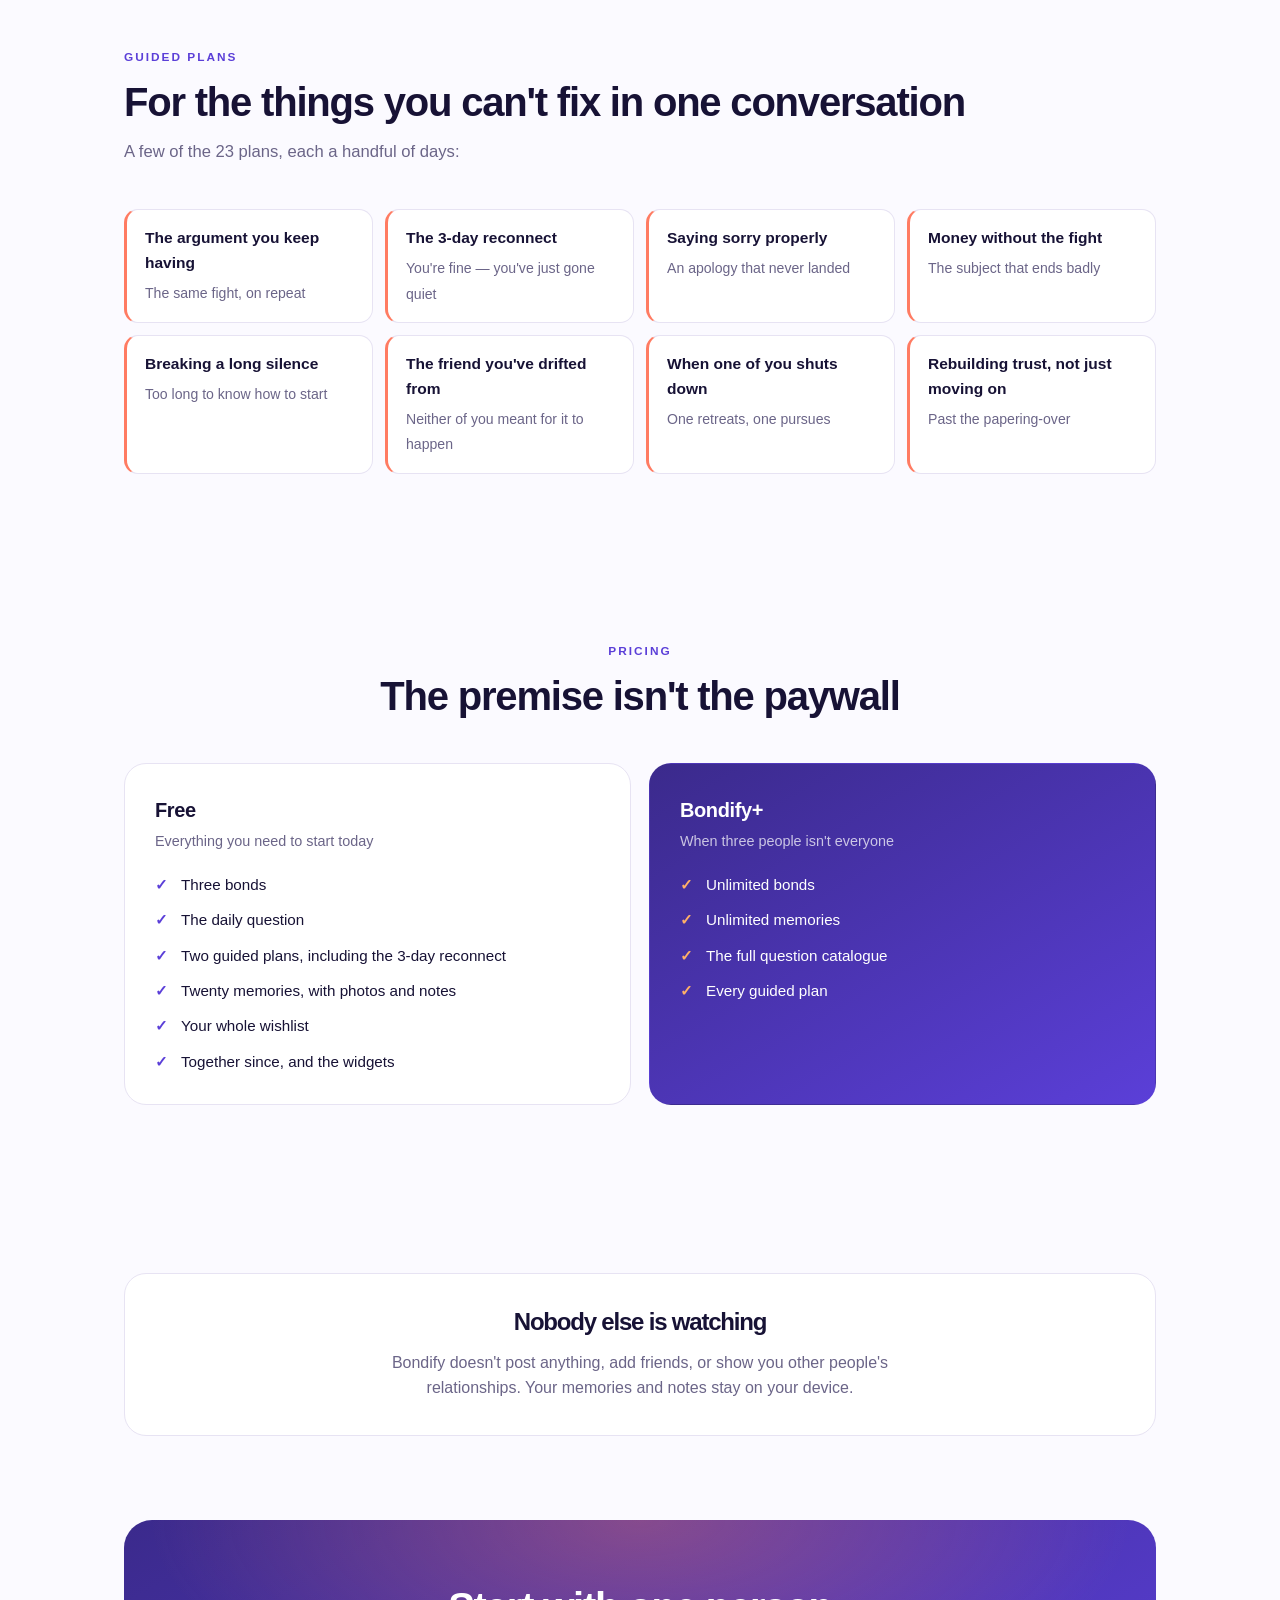
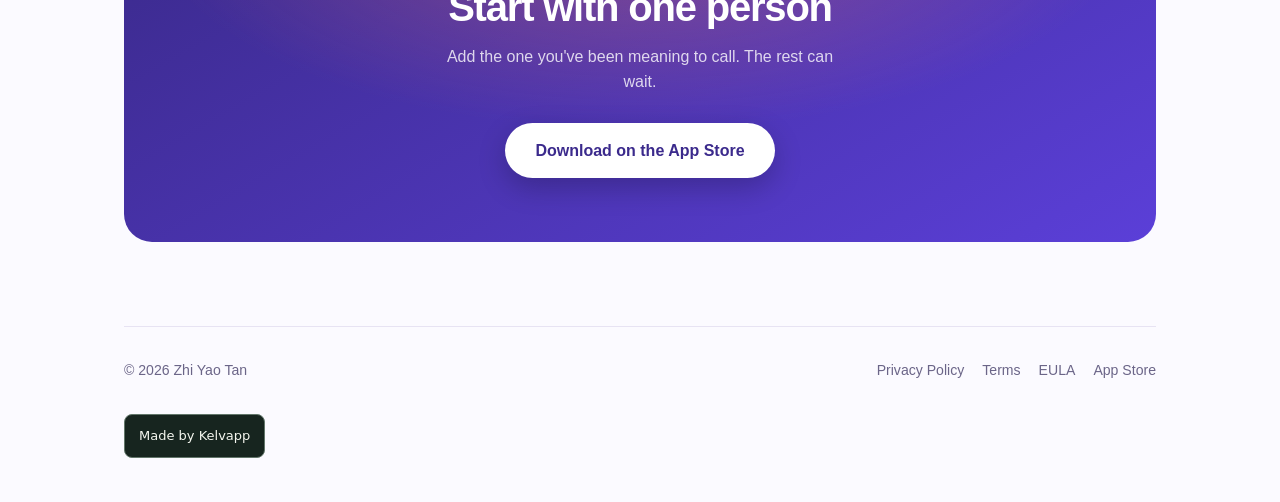
==== commit b3613fe5: "Add Made by Kelvapp footer badge" ====
--- a/index.html
+++ b/index.html
@@ -248,6 +248,8 @@
       .final { border-radius: 22px; padding: 48px 22px; }
     }
   </style>
+
+<style id="kelvapp-maker-style">.kelvapp-maker-wrap{flex-basis:100%;width:100%;margin:16px 0 0}.kelvapp-maker{display:inline-flex!important;align-items:center;justify-content:center;min-height:44px;box-sizing:border-box;padding:8px 14px;border:1px solid #62766a;border-radius:8px;background:#17251f;color:#f5f7ef!important;font:500 13px/1.4 system-ui,sans-serif!important;text-decoration:none!important;letter-spacing:normal}.kelvapp-maker:hover{background:#283e32}.kelvapp-maker:focus-visible{outline:3px solid #8cbf74;outline-offset:3px}</style>
 </head>
 <body>
 
@@ -485,7 +487,9 @@
         <a href="https://www.apple.com/legal/internet-services/itunes/dev/stdeula/">EULA</a>
         <a href="go/?src=footer">App Store</a>
       </div>
-    </footer>
+    
+<div class="kelvapp-maker-wrap"><a class="kelvapp-maker" href="https://kelvapp.com/">Made by Kelvapp</a></div>
+</footer>
   </div>
 
 
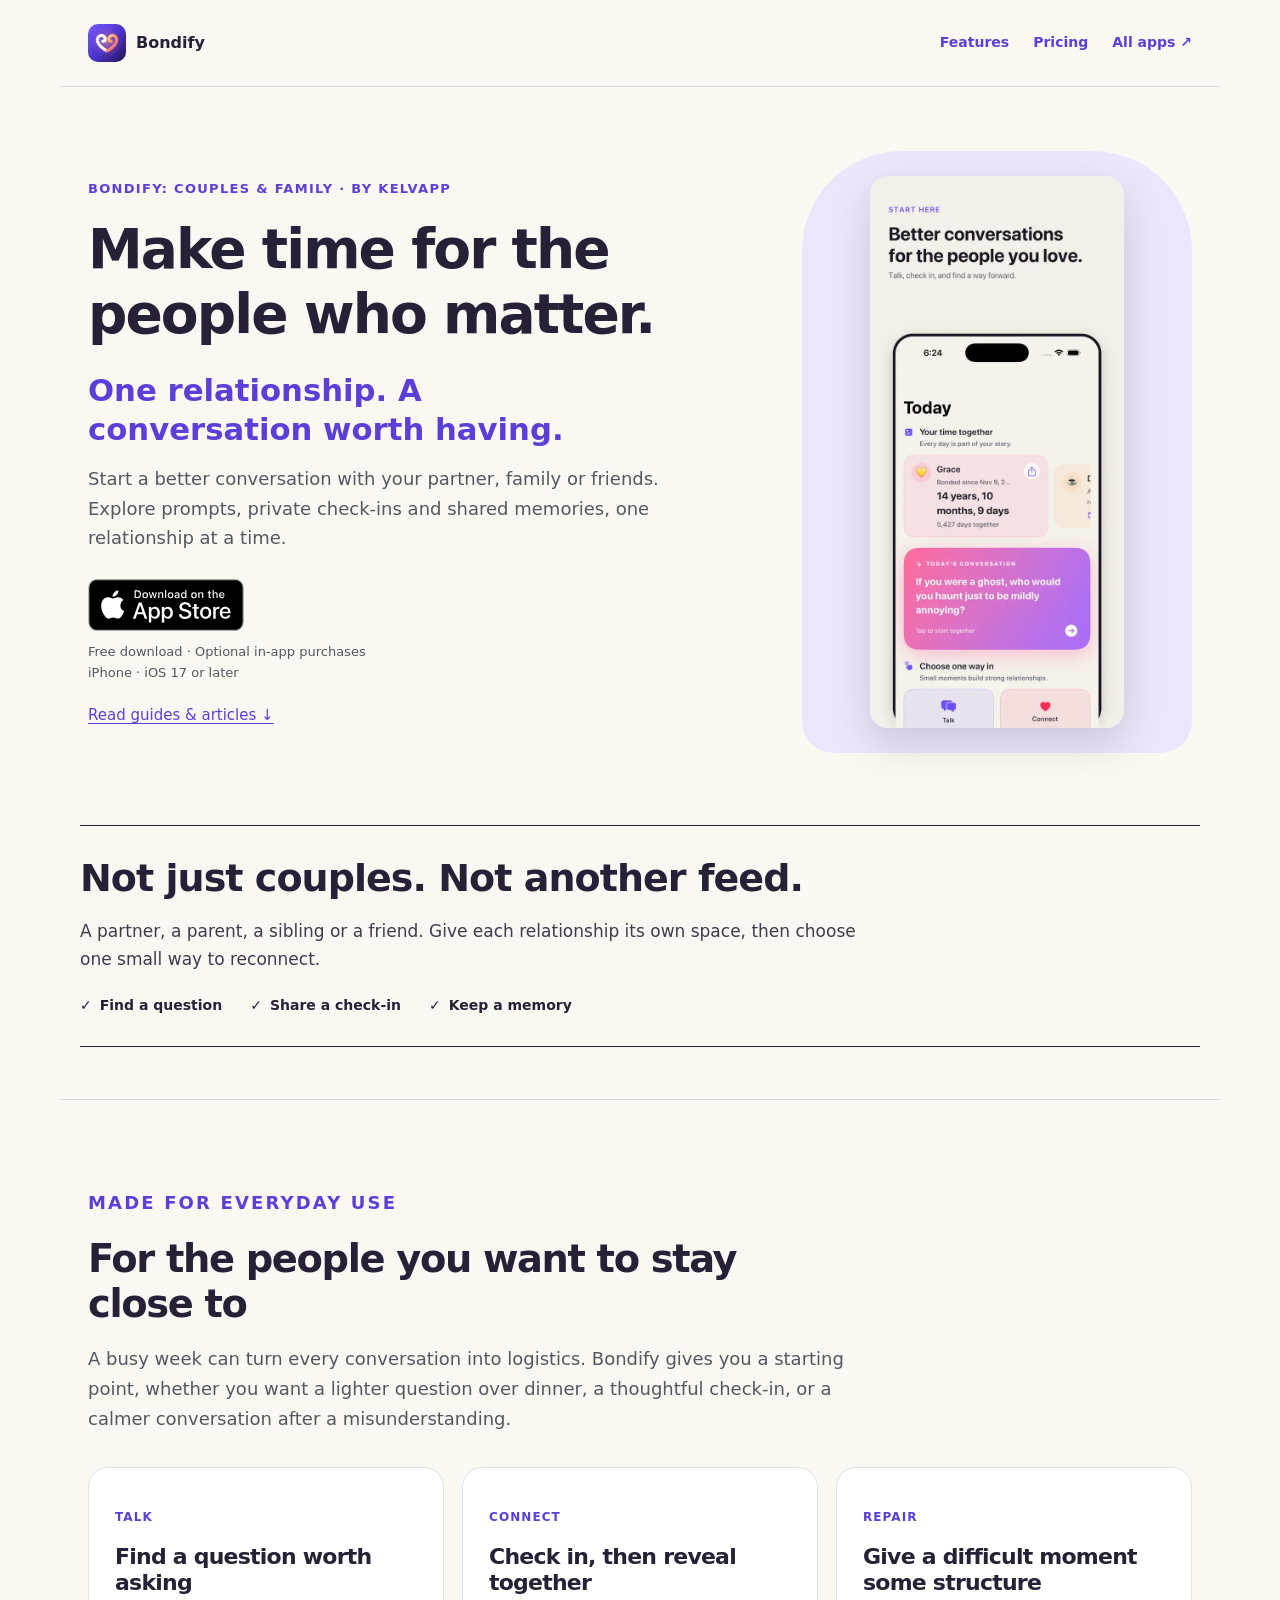
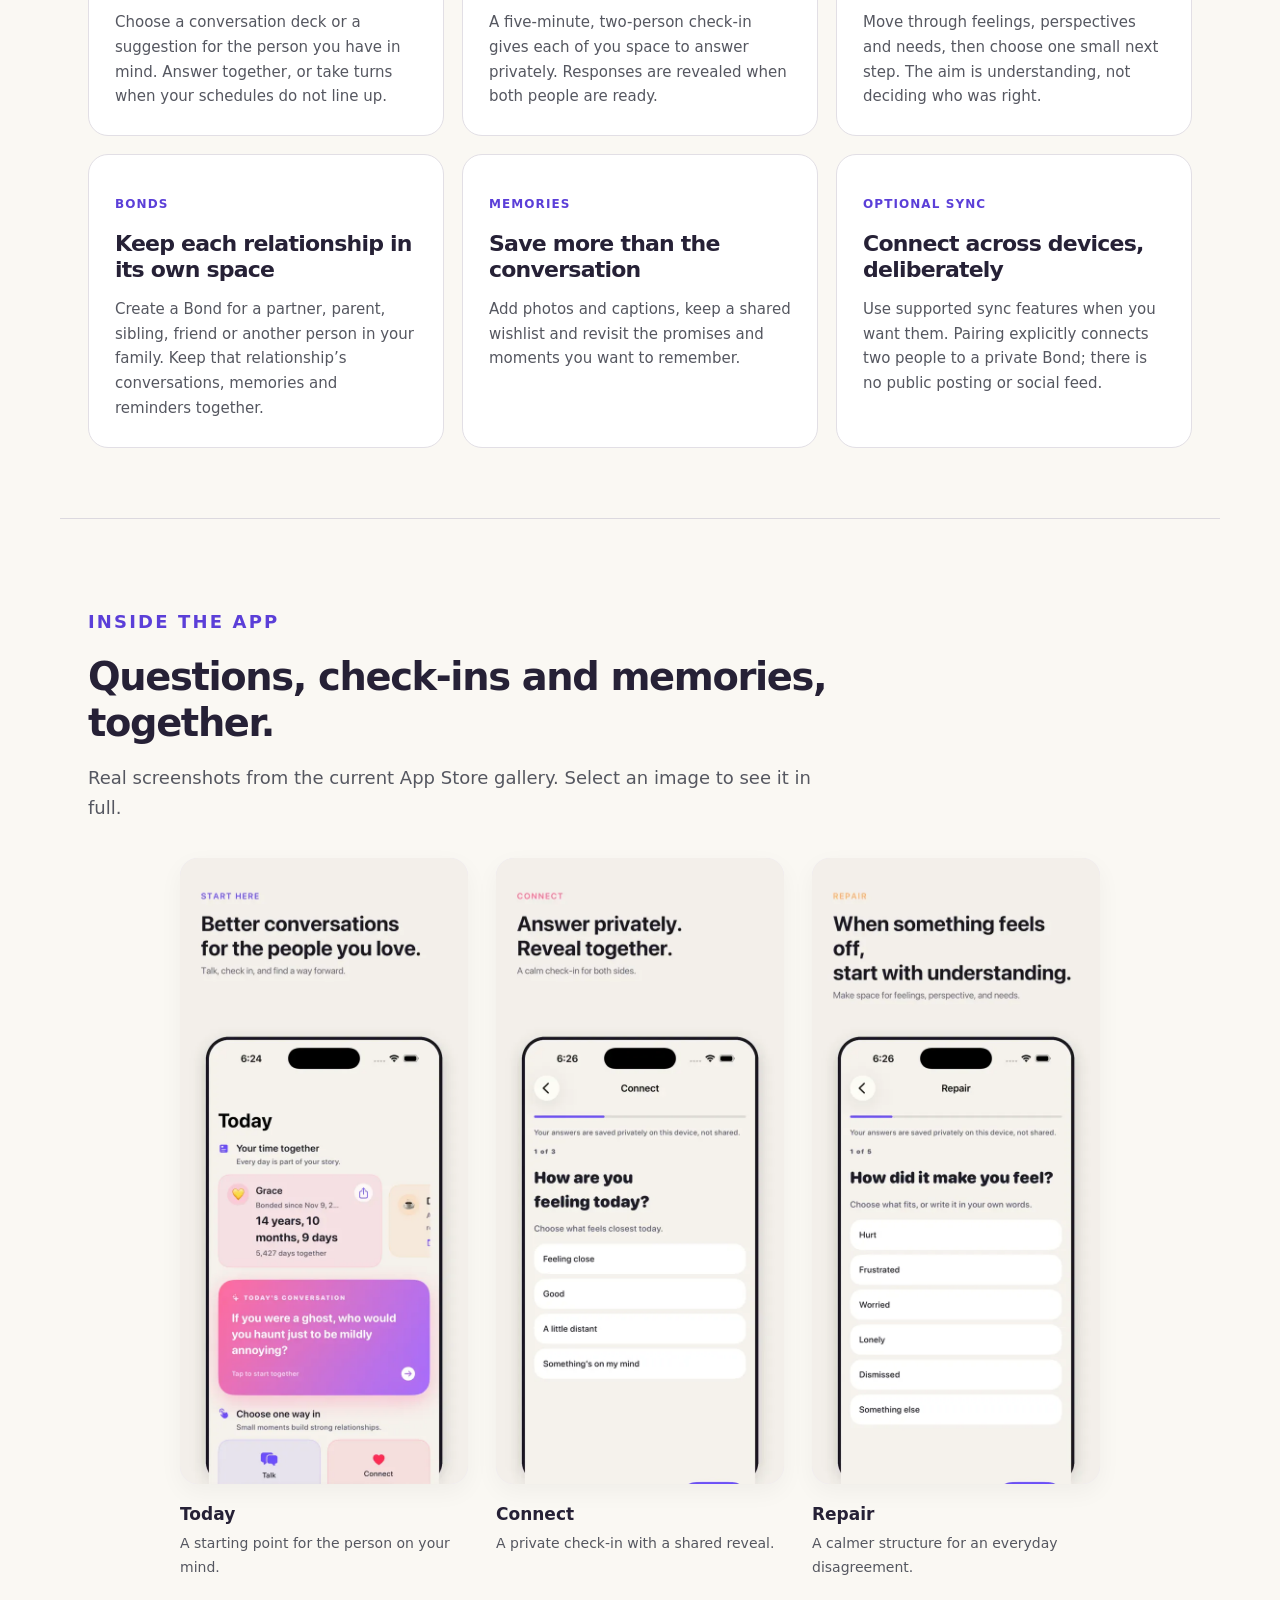
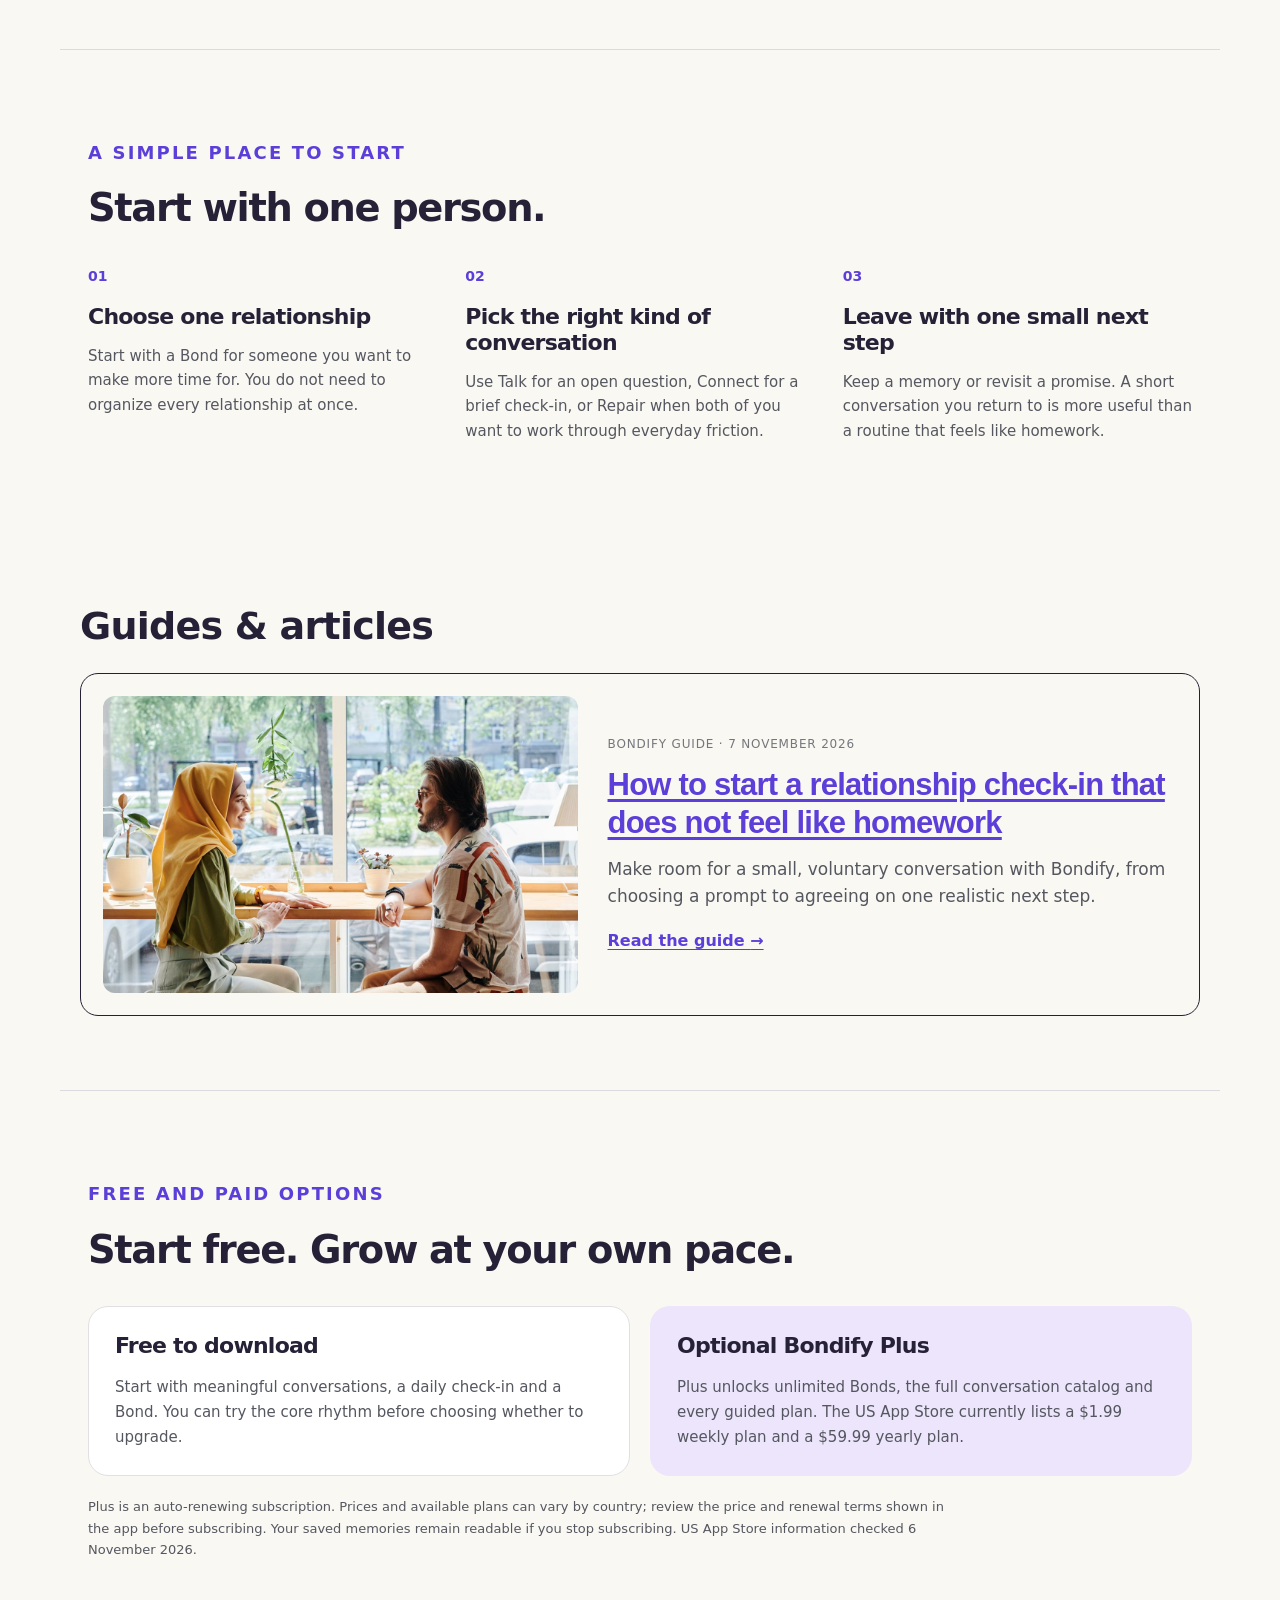
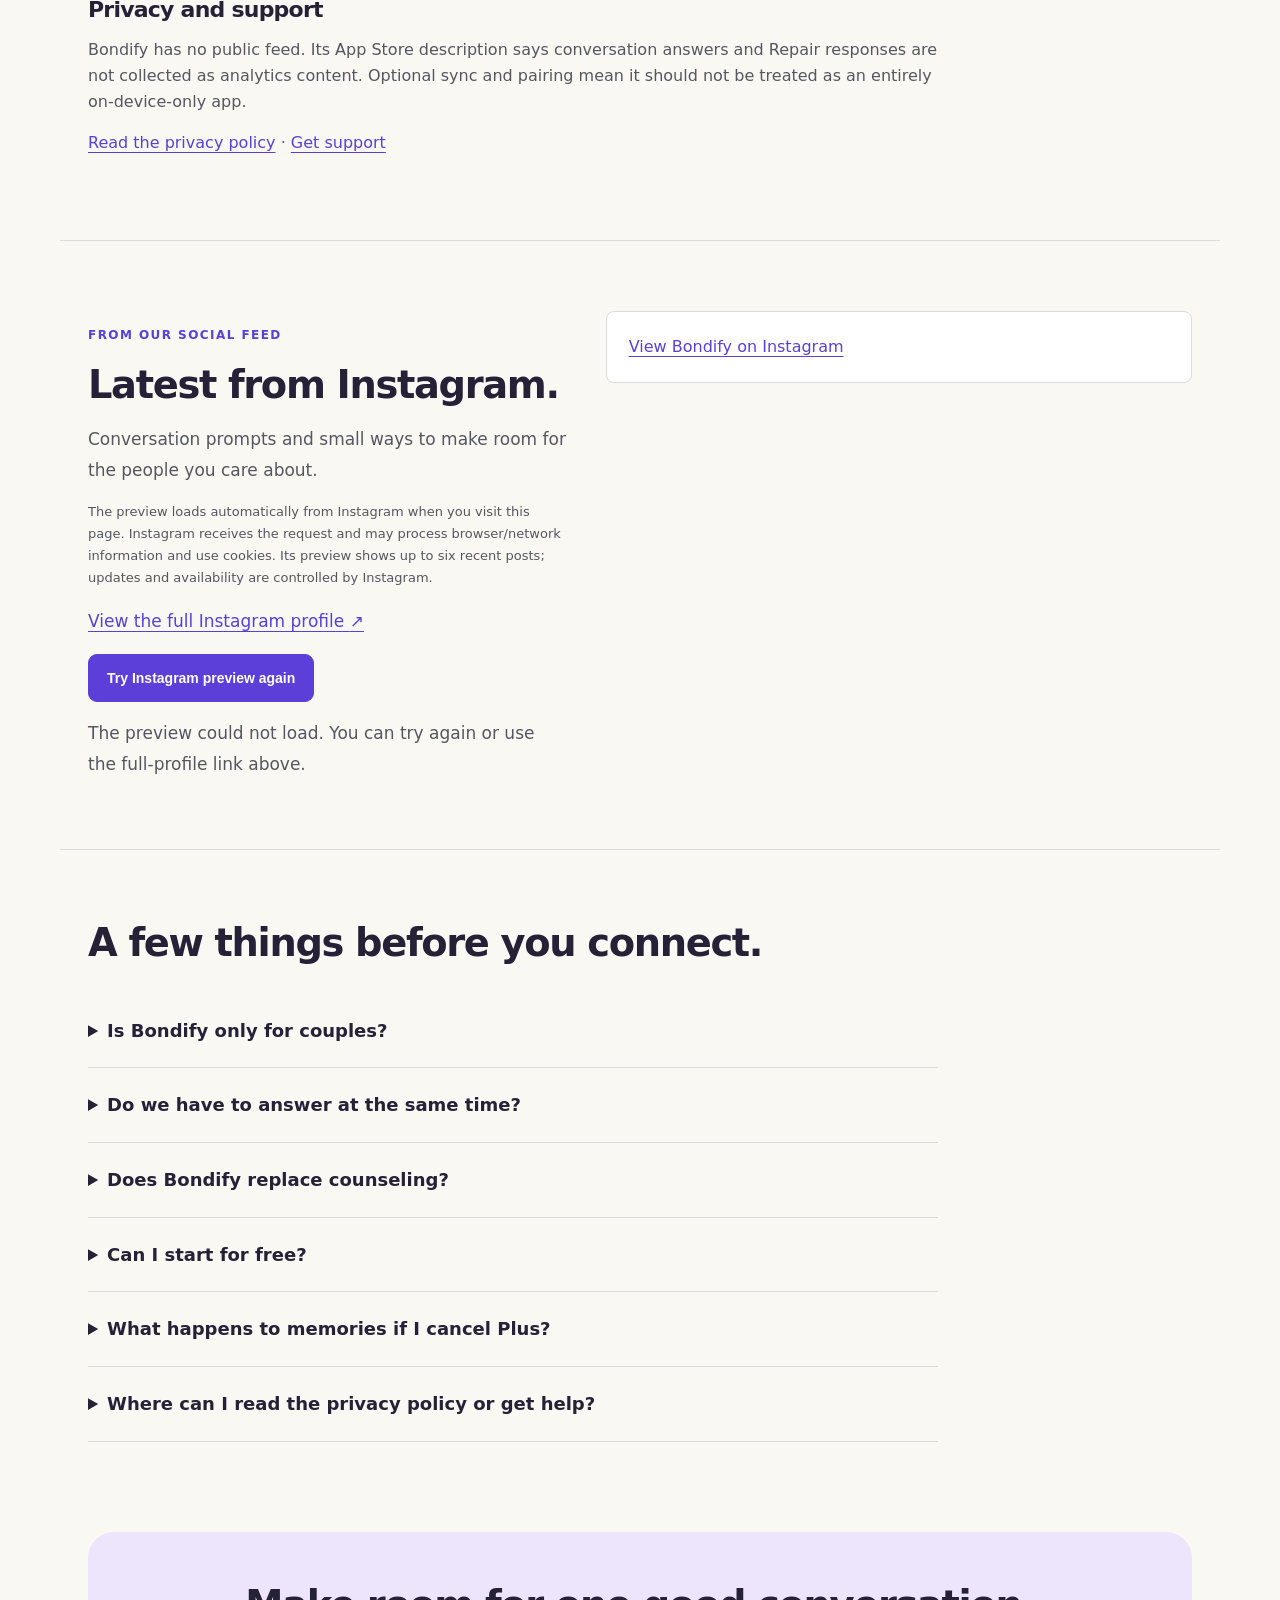
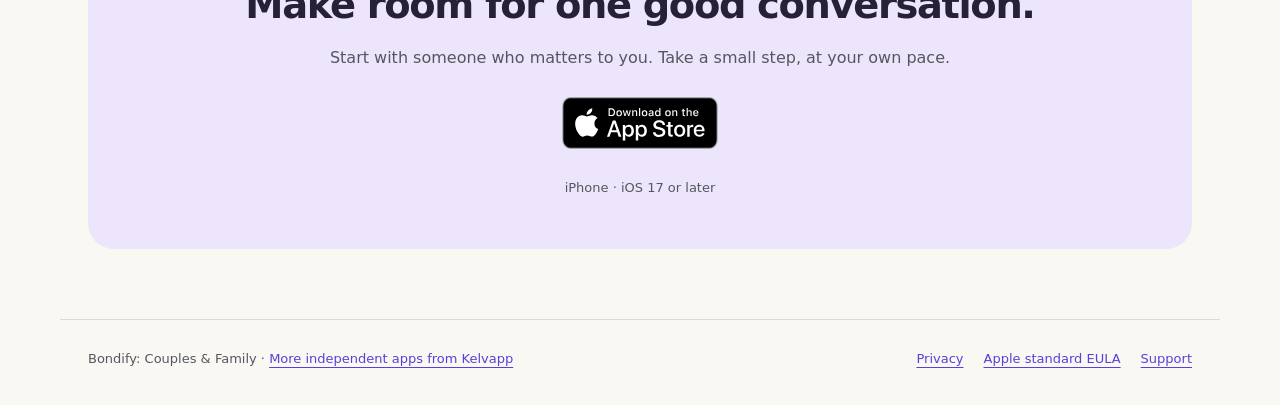
==== commit 5831a970: "Reconcile landing page with Kelvapp product content" ====
--- a/index.html
+++ b/index.html
@@ -1,497 +1,16 @@
-<!DOCTYPE html>
-<html lang="en">
-<head>
-  <meta charset="UTF-8" />
-  <meta name="viewport" content="width=device-width, initial-scale=1.0" />
-  <meta name="apple-itunes-app" content="app-id=6761910667">
-  <title>Bondify — Relationship Habits</title>
-  <meta name="description" content="Bondify keeps the people who matter from drifting. Add your partner, your dad, your oldest friend — and get something worth saying, guided plans for when something's wrong, and the memories worth keeping." />
-  <meta property="og:type" content="website" />
-  <meta property="og:url" content="https://zhiyao92.github.io/bondify-landing/" />
-  <meta property="og:title" content="Bondify — Relationship Habits" />
-  <meta property="og:description" content="Talk, repair, stay close. For partners, parents, siblings and friends." />
-  <meta property="og:image" content="https://zhiyao92.github.io/bondify-landing/app-icon.png" />
-  <meta name="twitter:card" content="summary_large_image" />
-  <meta name="twitter:image" content="https://zhiyao92.github.io/bondify-landing/app-icon.png" />
-  <link rel="icon" href="app-icon.png" />
-  <style>
-    *, *::before, *::after { box-sizing: border-box; margin: 0; padding: 0; }
-
-    :root {
-      --indigo: #5B3FD8;
-      --indigo-deep: #3B2A8C;
-      --indigo-bg: #F1EFFE;
-      --coral: #FF7B62;
-      --peach: #FFB067;
-      --coral-bg: #FFF1ED;
-      --bg: #FBFAFF;
-      --surface: #FFFFFF;
-      --surface2: #F5F3FB;
-      --border: #E7E3F3;
-      --text: #171235;
-      --muted: #6B6588;
-      --soft: #A9A3C2;
-    }
-
-    html { scroll-behavior: smooth; }
-
-    body {
-      font-family: -apple-system, BlinkMacSystemFont, "Segoe UI", Roboto, sans-serif;
-      background: var(--bg);
-      color: var(--text);
-      line-height: 1.6;
-      overflow-x: hidden;
-      -webkit-font-smoothing: antialiased;
-    }
-
-    .wrap { max-width: 1080px; margin: 0 auto; padding: 0 24px; }
-
-    /* ── NAV ── */
-    nav {
-      position: fixed; top: 0; left: 0; right: 0; z-index: 100;
-      display: flex; align-items: center; justify-content: space-between;
-      padding: 14px 32px;
-      background: rgba(251,250,255,0.85);
-      backdrop-filter: blur(20px);
-      border-bottom: 1px solid var(--border);
-    }
-    .nav-logo { display: flex; align-items: center; gap: 10px; text-decoration: none; }
-    .nav-logo img { width: 32px; height: 32px; border-radius: 9px; }
-    .nav-logo span { font-weight: 800; font-size: 1.05rem; color: var(--text); letter-spacing: -0.4px; }
-    .nav-cta {
-      background: var(--text); color: #fff; font-weight: 700; font-size: 0.85rem;
-      padding: 9px 20px; border-radius: 100px; text-decoration: none;
-      transition: opacity .2s, transform .2s;
-    }
-    .nav-cta:hover { opacity: .85; transform: scale(1.03); }
-
-    /* ── HERO ── */
-    .hero {
-      padding: 150px 24px 72px;
-      text-align: center;
-      background:
-        radial-gradient(900px 420px at 50% -10%, rgba(91,63,216,.16), transparent 70%),
-        linear-gradient(180deg, #FFFFFF 0%, var(--bg) 100%);
-    }
-    .hero-icon {
-      width: 96px; height: 96px; border-radius: 24px; margin: 0 auto 26px;
-      box-shadow: 0 18px 40px rgba(59,42,140,.28);
-      display: block;
-    }
-    .hero h1 {
-      font-size: clamp(2.3rem, 6vw, 3.9rem);
-      line-height: 1.08; letter-spacing: -2px; font-weight: 800;
-      max-width: 15ch; margin: 0 auto 20px;
-    }
-    .hero h1 em {
-      font-style: normal;
-      background: linear-gradient(120deg, var(--coral), var(--peach));
-      -webkit-background-clip: text; background-clip: text; color: transparent;
-    }
-    .hero p.sub {
-      font-size: clamp(1.02rem, 2.2vw, 1.2rem);
-      color: var(--muted); max-width: 54ch; margin: 0 auto 34px;
-    }
-    .cta-row { display: flex; gap: 14px; justify-content: center; flex-wrap: wrap; }
-    .btn-primary {
-      display: inline-flex; align-items: center; gap: 9px;
-      background: linear-gradient(120deg, var(--indigo), #7A5BF0);
-      color: #fff; font-weight: 700; font-size: 1rem;
-      padding: 15px 30px; border-radius: 100px; text-decoration: none;
-      box-shadow: 0 10px 28px rgba(91,63,216,.32);
-      transition: transform .2s, box-shadow .2s;
-    }
-    .btn-primary:hover { transform: translateY(-2px); box-shadow: 0 14px 34px rgba(91,63,216,.4); }
-    .btn-ghost {
-      display: inline-flex; align-items: center;
-      color: var(--text); font-weight: 600; font-size: 1rem;
-      padding: 15px 26px; border-radius: 100px; text-decoration: none;
-      border: 1px solid var(--border); background: var(--surface);
-      transition: border-color .2s;
-    }
-    .btn-ghost:hover { border-color: var(--soft); }
-    .hero-note { margin-top: 18px; font-size: .86rem; color: var(--soft); }
-
-
-    /* ── STATS ── */
-    .stats {
-      display: grid; grid-template-columns: repeat(4, 1fr);
-      gap: 1px; background: var(--border);
-      border: 1px solid var(--border); border-radius: 18px; overflow: hidden;
-      margin: 56px auto 0;
-    }
-    .stat { background: var(--surface); padding: 24px 16px; text-align: center; }
-    .stat .n {
-      font-size: 1.7rem; font-weight: 800; letter-spacing: -1px;
-      background: linear-gradient(120deg, var(--indigo), var(--coral));
-      -webkit-background-clip: text; background-clip: text; color: transparent;
-    }
-    .stat .l { font-size: .82rem; color: var(--muted); }
-
-    /* ── SECTIONS ── */
-    section { padding: 84px 0; }
-    .eyebrow {
-      text-transform: uppercase; letter-spacing: 2px; font-size: .74rem;
-      font-weight: 800; color: var(--indigo); margin-bottom: 12px;
-    }
-    h2 {
-      font-size: clamp(1.7rem, 4vw, 2.5rem); line-height: 1.15;
-      letter-spacing: -1.2px; font-weight: 800; margin-bottom: 14px;
-    }
-    .lede { color: var(--muted); max-width: 58ch; font-size: 1.04rem; }
-    .section-head { margin-bottom: 44px; }
-    .section-head.center { text-align: center; }
-    .section-head.center .lede { margin: 0 auto; }
-
-    /* ── WHO IT'S FOR ── */
-    .chips { display: flex; flex-wrap: wrap; gap: 10px; justify-content: center; }
-    .chip {
-      background: var(--surface); border: 1px solid var(--border);
-      border-radius: 100px; padding: 10px 18px; font-size: .93rem; color: var(--text);
-    }
-    .chip span { color: var(--soft); }
-
-    /* ── FEATURES ── */
-    .grid { display: grid; grid-template-columns: repeat(auto-fit, minmax(260px, 1fr)); gap: 18px; }
-    .card {
-      background: var(--surface); border: 1px solid var(--border);
-      border-radius: 20px; padding: 26px;
-    }
-    .card .ico {
-      width: 42px; height: 42px; border-radius: 12px; margin-bottom: 16px;
-      display: grid; place-items: center; font-size: 1.15rem;
-      background: var(--indigo-bg);
-    }
-    .card.coral .ico { background: var(--coral-bg); }
-    .card h3 { font-size: 1.06rem; font-weight: 750; margin-bottom: 7px; letter-spacing: -.3px; }
-    .card p { color: var(--muted); font-size: .95rem; }
-
-    /* ── SCREENS ── */
-    .screens { background: linear-gradient(180deg, var(--surface2), var(--bg)); }
-    .shots {
-      display: flex; gap: 20px; overflow-x: auto; padding: 8px 4px 24px;
-      scroll-snap-type: x mandatory;
-    }
-    .shot { flex: 0 0 232px; scroll-snap-align: center; text-align: center; }
-    .shot img {
-      width: 100%; border-radius: 26px; display: block;
-      border: 1px solid var(--border);
-      box-shadow: 0 16px 40px rgba(59,42,140,.14);
-    }
-    .shot figcaption { margin-top: 12px; font-size: .86rem; color: var(--muted); }
-
-    /* ── PATHS ── */
-    .paths { display: grid; grid-template-columns: repeat(auto-fit, minmax(230px, 1fr)); gap: 12px; }
-    .path {
-      background: var(--surface); border: 1px solid var(--border);
-      border-left: 3px solid var(--coral);
-      border-radius: 14px; padding: 16px 18px;
-    }
-    .path b { display: block; font-size: .97rem; font-weight: 700; margin-bottom: 4px; }
-    .path span { font-size: .88rem; color: var(--muted); }
-
-    /* ── PRICING ── */
-    .plans { display: grid; grid-template-columns: repeat(auto-fit, minmax(280px, 1fr)); gap: 18px; }
-    .plan { background: var(--surface); border: 1px solid var(--border); border-radius: 22px; padding: 30px; }
-    .plan.pro {
-      border-color: transparent;
-      background: linear-gradient(150deg, var(--indigo-deep), var(--indigo));
-      color: #fff;
-    }
-    .plan h3 { font-size: 1.25rem; font-weight: 800; letter-spacing: -.4px; margin-bottom: 4px; }
-    .plan .kicker { font-size: .9rem; color: var(--muted); margin-bottom: 20px; }
-    .plan.pro .kicker { color: rgba(255,255,255,.72); }
-    .plan ul { list-style: none; display: grid; gap: 11px; }
-    .plan li { font-size: .95rem; padding-left: 26px; position: relative; }
-    .plan li::before {
-      content: "✓"; position: absolute; left: 0; top: 0;
-      color: var(--indigo); font-weight: 800;
-    }
-    .plan.pro li::before { color: var(--peach); }
-
-    /* ── PRIVACY ── */
-    .privacy {
-      background: var(--surface); border: 1px solid var(--border);
-      border-radius: 22px; padding: 34px; text-align: center;
-    }
-    .privacy h2 { font-size: 1.5rem; }
-    .privacy p { color: var(--muted); max-width: 56ch; margin: 0 auto; }
-
-    /* ── FINAL CTA ── */
-    .final {
-      text-align: center; color: #fff;
-      background:
-        radial-gradient(700px 300px at 50% 0%, rgba(255,123,98,.35), transparent 70%),
-        linear-gradient(150deg, var(--indigo-deep), var(--indigo));
-      border-radius: 28px; padding: 64px 28px; margin: 0 0 84px;
-    }
-    .final h2 { color: #fff; }
-    .final p { color: rgba(255,255,255,.8); max-width: 46ch; margin: 0 auto 28px; }
-    .final .btn-primary {
-      background: #fff; color: var(--indigo-deep); box-shadow: 0 10px 28px rgba(0,0,0,.22);
-    }
-
-    /* ── FOOTER ── */
-    footer {
-      border-top: 1px solid var(--border); padding: 32px 0 44px;
-      font-size: .88rem; color: var(--muted);
-      display: flex; flex-wrap: wrap; gap: 16px; justify-content: space-between; align-items: center;
-    }
-    footer a { color: var(--muted); text-decoration: none; }
-    footer a:hover { color: var(--text); }
-    .foot-links { display: flex; gap: 18px; flex-wrap: wrap; }
-
-    @media (max-width: 720px) {
-      nav { padding: 12px 18px; }
-      .stats { grid-template-columns: repeat(2, 1fr); }
-      section { padding: 60px 0; }
-      .final { border-radius: 22px; padding: 48px 22px; }
-    }
-  </style>
-
-<style id="kelvapp-maker-style">.kelvapp-maker-wrap{flex-basis:100%;width:100%;margin:16px 0 0}.kelvapp-maker{display:inline-flex!important;align-items:center;justify-content:center;min-height:44px;box-sizing:border-box;padding:8px 14px;border:1px solid #62766a;border-radius:8px;background:#17251f;color:#f5f7ef!important;font:500 13px/1.4 system-ui,sans-serif!important;text-decoration:none!important;letter-spacing:normal}.kelvapp-maker:hover{background:#283e32}.kelvapp-maker:focus-visible{outline:3px solid #8cbf74;outline-offset:3px}</style>
-</head>
-<body>
-
-  <nav>
-    <a class="nav-logo" href="#top">
-      <img src="app-icon.png" alt="Bondify app icon" />
-      <span>Bondify</span>
-    </a>
-    <a class="nav-cta" href="go/?src=nav">Download</a>
-  </nav>
-
-  <header class="hero" id="top">
-    <img class="hero-icon" src="app-icon.png" alt="Bondify app icon" />
-    <h1>The people who matter <em>drift quietly</em></h1>
-    <p class="sub">
-      Add your partner, your dad, your sister, the friend you always mean to call.
-      Bondify keeps track of who you haven't spoken to in a while — and gives you
-      something worth saying when you open it.
-    </p>
-    <div class="cta-row">
-      <a class="btn-primary" href="go/?src=hero">Download on the App Store</a>
-      <a class="btn-ghost" href="#how">See how it works</a>
-    </div>
-    <p class="hero-note">Free to start · iPhone · No feed, no friends list, nothing to post</p>
-
-    <div class="wrap">
-      <div class="stats">
-        <div class="stat"><div class="n">4,000+</div><div class="l">conversation questions</div></div>
-        <div class="stat"><div class="n">23</div><div class="l">guided plans</div></div>
-        <div class="stat"><div class="n">93</div><div class="l">days of material</div></div>
-        <div class="stat"><div class="n">9</div><div class="l">kinds of conversation</div></div>
-      </div>
-    </div>
-  </header>
-
-  <section id="who">
-    <div class="wrap">
-      <div class="section-head center">
-        <p class="eyebrow">Not just couples</p>
-        <h2>A separate relationship with each person</h2>
-        <p class="lede">
-          Each bond moves at its own pace and gets its own kind of conversation.
-          What a father and son get asked is not what a married couple gets asked —
-          and that's enforced, not suggested.
-        </p>
-      </div>
-      <div class="chips">
-        <div class="chip">Partner <span>·</span> together twelve years and out of questions</div>
-        <div class="chip">Dad <span>·</span> the call you keep meaning to make</div>
-        <div class="chip">Sister <span>·</span> you only talk at Christmas</div>
-        <div class="chip">Best friend <span>·</span> three time zones away</div>
-        <div class="chip">Husband &amp; wife</div>
-        <div class="chip">Ageing parents</div>
-      </div>
-    </div>
-  </section>
-
-  <section id="how">
-    <div class="wrap">
-      <div class="section-head">
-        <p class="eyebrow">How it works</p>
-        <h2>Talk, repair, stay close</h2>
-        <p class="lede">Three jobs, and the app opens on the one you need today.</p>
-      </div>
-      <div class="grid">
-        <div class="card">
-          <div class="ico">💬</div>
-          <h3>Something to talk about</h3>
-          <p>
-            Over 4,000 questions across nine kinds of conversation, from light to
-            genuinely deep. Bondify picks one that suits the person and the moment,
-            so you're never scrolling a menu looking for a prompt.
-          </p>
-        </div>
-        <div class="card coral">
-          <div class="ico">🛠️</div>
-          <h3>When something is wrong</h3>
-          <p>
-            23 guided plans for the things that actually go wrong between people.
-            A few minutes a day, one small step at a time. Nothing is timed, nothing
-            is locked behind a streak — miss a day and pick it up when you can.
-          </p>
-        </div>
-        <div class="card">
-          <div class="ico">📷</div>
-          <h3>The part you keep</h3>
-          <p>
-            Memories with the story behind them, kept per person. Bondify hands one
-            back to you years later, on the morning it happened.
-          </p>
-        </div>
-        <div class="card coral">
-          <div class="ico">🎁</div>
-          <h3>Wishlist</h3>
-          <p>
-            Note what they mention wanting, the moment they mention it. It's waiting
-            when their birthday comes round.
-          </p>
-        </div>
-        <div class="card">
-          <div class="ico">📅</div>
-          <h3>Together since</h3>
-          <p>
-            The day it started, counted forward. Anniversaries and milestones arrive
-            before you've missed them.
-          </p>
-        </div>
-        <div class="card coral">
-          <div class="ico">📱</div>
-          <h3>On your Home Screen</h3>
-          <p>
-            Widgets for how long you've been together, the next birthday or
-            anniversary, and a photo from your memories that changes each day.
-            Lock Screen complications too.
-          </p>
-        </div>
-      </div>
-    </div>
-  </section>
-
-  <section class="screens">
-    <div class="wrap">
-      <div class="section-head center">
-        <p class="eyebrow">Inside the app</p>
-        <h2>Three tabs. Opens on Today.</h2>
-      </div>
-      <div class="shots">
-        <figure class="shot">
-          <img src="screenshots/01-today.png" alt="Today tab showing the daily spark" loading="lazy" />
-          <figcaption>Today — one thing worth saying</figcaption>
-        </figure>
-        <figure class="shot">
-          <img src="screenshots/02-bonds.png" alt="Bonds tab listing each relationship" loading="lazy" />
-          <figcaption>Bonds — everyone you're keeping warm</figcaption>
-        </figure>
-        <figure class="shot">
-          <img src="screenshots/03-bond-detail.png" alt="A single bond's detail screen" loading="lazy" />
-          <figcaption>One person, their own pace</figcaption>
-        </figure>
-        <figure class="shot">
-          <img src="screenshots/04-memories.png" alt="Memories grid of photos" loading="lazy" />
-          <figcaption>Memories — and the story behind them</figcaption>
-        </figure>
-        <figure class="shot">
-          <img src="screenshots/05-wishlist.png" alt="Wishlist of gift ideas" loading="lazy" />
-          <figcaption>Wishlist — noted the moment they say it</figcaption>
-        </figure>
-        <figure class="shot">
-          <img src="screenshots/06-widget.png" alt="Bondify widgets on the Home Screen" loading="lazy" />
-          <figcaption>Widgets on the Home Screen</figcaption>
-        </figure>
-      </div>
-    </div>
-  </section>
-
-  <section>
-    <div class="wrap">
-      <div class="section-head">
-        <p class="eyebrow">Guided plans</p>
-        <h2>For the things you can't fix in one conversation</h2>
-        <p class="lede">A few of the 23 plans, each a handful of days:</p>
-      </div>
-      <div class="paths">
-        <div class="path"><b>The argument you keep having</b><span>The same fight, on repeat</span></div>
-        <div class="path"><b>The 3-day reconnect</b><span>You're fine — you've just gone quiet</span></div>
-        <div class="path"><b>Saying sorry properly</b><span>An apology that never landed</span></div>
-        <div class="path"><b>Money without the fight</b><span>The subject that ends badly</span></div>
-        <div class="path"><b>Breaking a long silence</b><span>Too long to know how to start</span></div>
-        <div class="path"><b>The friend you've drifted from</b><span>Neither of you meant for it to happen</span></div>
-        <div class="path"><b>When one of you shuts down</b><span>One retreats, one pursues</span></div>
-        <div class="path"><b>Rebuilding trust, not just moving on</b><span>Past the papering-over</span></div>
-      </div>
-    </div>
-  </section>
-
-  <section>
-    <div class="wrap">
-      <div class="section-head center">
-        <p class="eyebrow">Pricing</p>
-        <h2>The premise isn't the paywall</h2>
-      </div>
-      <div class="plans">
-        <div class="plan">
-          <h3>Free</h3>
-          <p class="kicker">Everything you need to start today</p>
-          <ul>
-            <li>Three bonds</li>
-            <li>The daily question</li>
-            <li>Two guided plans, including the 3-day reconnect</li>
-            <li>Twenty memories, with photos and notes</li>
-            <li>Your whole wishlist</li>
-            <li>Together since, and the widgets</li>
-          </ul>
-        </div>
-        <div class="plan pro">
-          <h3>Bondify+</h3>
-          <p class="kicker">When three people isn't everyone</p>
-          <ul>
-            <li>Unlimited bonds</li>
-            <li>Unlimited memories</li>
-            <li>The full question catalogue</li>
-            <li>Every guided plan</li>
-          </ul>
-        </div>
-      </div>
-    </div>
-  </section>
-
-  <section>
-    <div class="wrap">
-      <div class="privacy">
-        <h2>Nobody else is watching</h2>
-        <p>
-          Bondify doesn't post anything, add friends, or show you other people's
-          relationships. Your memories and notes stay on your device.
-        </p>
-      </div>
-    </div>
-  </section>
-
-  <div class="wrap">
-    <div class="final">
-      <h2>Start with one person</h2>
-      <p>Add the one you've been meaning to call. The rest can wait.</p>
-      <a class="btn-primary" href="go/?src=final">Download on the App Store</a>
-    </div>
-  </div>
-
-  <div class="wrap">
-    <footer>
-      <div>© 2026 Zhi Yao Tan</div>
-      <div class="foot-links">
-        <a href="privacy-policy.html">Privacy Policy</a>
-        <a href="terms-and-condition.html">Terms</a>
-        <a href="https://www.apple.com/legal/internet-services/itunes/dev/stdeula/">EULA</a>
-        <a href="go/?src=footer">App Store</a>
-      </div>
-    
-<div class="kelvapp-maker-wrap"><a class="kelvapp-maker" href="https://kelvapp.com/">Made by Kelvapp</a></div>
-</footer>
-  </div>
-
-
-</body>
-</html>
+<!doctype html><html lang="en"><head><meta charset="utf-8"><meta name="viewport" content="width=device-width,initial-scale=1"><title>Bondify: Couples &amp; Family | Kelvapp</title><meta name="description" content="Conversation prompts, private check-ins and shared memories for couples, family and friends. Explore Bondify for iPhone, free features and optional Plus."><link rel="canonical" href="https://kelvapp.com/bondify/"><meta name="robots" content="index,follow"><link rel="icon" href="_kelvapp/bondify/assets/app-icon.jpg"><meta property="og:type" content="website"><meta property="og:site_name" content="Kelvapp"><meta property="og:title" content="Bondify: Couples &amp; Family"><meta property="og:description" content="Conversation prompts, private check-ins and shared memories for couples, family and friends. Explore Bondify for iPhone, free features and optional Plus."><meta property="og:url" content="https://kelvapp.com/bondify/"><meta property="og:image" content="https://kelvapp.com/bondify/assets/app-icon.jpg"><meta property="og:image:alt" content="Bondify app icon"><meta name="twitter:card" content="summary"><script type="application/ld+json">{"@context": "https://schema.org", "@graph": [{"@type": "WebPage", "@id": "https://kelvapp.com/bondify/#webpage", "name": "Bondify: Couples & Family", "url": "https://kelvapp.com/bondify/", "description": "Conversation prompts, private check-ins and shared memories for couples, family and friends. Explore Bondify for iPhone, free features and optional Plus.", "isPartOf": {"@id": "https://kelvapp.com/#website"}, "publisher": {"@id": "https://kelvapp.com/#publisher"}, "mainEntity": {"@id": "https://kelvapp.com/bondify/#app"}}, {"@type": "SoftwareApplication", "@id": "https://kelvapp.com/bondify/#app", "name": "Bondify: Couples & Family", "applicationCategory": "LifestyleApplication", "operatingSystem": "iOS 17.0 or later", "softwareVersion": "1.10.0", "identifier": "6761910667", "url": "https://kelvapp.com/bondify/", "downloadUrl": "https://apps.apple.com/us/app/bondify-couples-family/id6761910667", "sameAs": ["https://apps.apple.com/us/app/bondify-couples-family/id6761910667", "https://www.instagram.com/bondify.relationship.official/"], "image": "https://kelvapp.com/bondify/assets/app-icon.jpg", "description": "Conversation prompts, private check-ins and shared memories for couples, family and friends. Explore Bondify for iPhone, free features and optional Plus.", "publisher": {"@id": "https://kelvapp.com/#publisher"}, "offers": {"@type": "Offer", "price": "0", "priceCurrency": "USD", "description": "Free download. Optional in-app purchases."}}, {"@type": "BreadcrumbList", "itemListElement": [{"@type": "ListItem", "position": 1, "name": "Kelvapp", "item": "https://kelvapp.com/"}, {"@type": "ListItem", "position": 2, "name": "Bondify: Couples & Family", "item": "https://kelvapp.com/bondify/"}]}]}</script><style>:root{--accent:#5b3fd8;--soft:#ece5fb;--ink:#262136;--bg:#faf8f3}*{box-sizing:border-box}html{scroll-behavior:smooth}body{margin:0;background:var(--bg);color:var(--ink);font-family:system-ui,-apple-system,BlinkMacSystemFont,"Segoe UI",sans-serif;line-height:1.65}a{color:var(--accent);text-underline-offset:4px}a:hover{text-decoration-thickness:2px}a:focus-visible,summary:focus-visible{outline:3px solid var(--accent);outline-offset:5px}img{max-width:100%;height:auto}h1,h2,h3,p{margin:0}h1,h2,h3{line-height:1.18;letter-spacing:-.035em}h1{font-size:clamp(36px,4.3vw,60px);max-width:700px}h2{font-size:clamp(29px,3vw,42px)}h3{font-size:22px}p{color:#555760}strong{color:var(--ink)}.wrap{max-width:1160px;margin:auto;padding:0 28px}.skip{position:absolute;top:-100px;left:20px;background:white;padding:12px;z-index:10}.skip:focus{top:12px}.nav{display:flex;justify-content:space-between;align-items:center;gap:20px;padding-top:24px;padding-bottom:24px;border-bottom:1px solid #dcd9df}.brand{display:flex;align-items:center;gap:10px;font-weight:750;color:var(--ink);text-decoration:none}.brand img{width:38px;height:38px;border-radius:10px}.navlinks{display:flex;gap:24px;align-items:center;font-size:14px;font-weight:650}.navlinks a{text-decoration:none}.hero{display:grid;grid-template-columns:1.25fr .75fr;gap:64px;align-items:center;padding-top:64px;padding-bottom:72px}.eyebrow{text-transform:uppercase;font-size:12px;letter-spacing:.12em;font-weight:750;color:var(--accent);margin-bottom:18px}.tag{font-size:clamp(23px,2.4vw,32px);line-height:1.25;margin:24px 0 16px;max-width:530px;color:var(--accent);font-weight:650}.lede{font-size:18px;max-width:590px}.store{display:inline-flex;align-items:center;border-radius:9px;margin:26px 0 10px}.store img{width:156px;height:52px;display:block}.meta{font-size:13px}.hero-art{display:flex;justify-content:center;background:var(--soft);padding:25px;border-radius:100px 100px 32px 32px}.hero-art img{width:254px;border-radius:18px;box-shadow:0 16px 40px #0002}.section{padding-top:70px;padding-bottom:70px;border-top:1px solid #dcd9df}.intro{max-width:760px;margin-bottom:34px}.intro p{font-size:18px;margin-top:18px}.cards{display:grid;grid-template-columns:repeat(3,minmax(0,1fr));gap:18px}.card{background:white;border:1px solid #e2dfe5;border-radius:20px;padding:26px}.card .label{font-size:12px;letter-spacing:.09em;text-transform:uppercase;font-weight:750;color:var(--accent);margin-bottom:16px}.card p{font-size:15px;margin-top:14px}.gallery{display:grid;grid-template-columns:repeat(3,minmax(0,1fr));gap:28px;max-width:920px;margin:36px auto 0}.gallery figure{margin:0}.gallery a{display:block;border-radius:18px;overflow:hidden;background:var(--soft);box-shadow:0 8px 24px #0000000b}.gallery img{display:block;width:100%}.gallery figcaption{margin-top:16px;font-size:14px;color:#555760}.gallery strong{display:block;font-size:17px;margin-bottom:4px}.steps{display:grid;grid-template-columns:repeat(3,minmax(0,1fr));gap:28px;list-style:none;counter-reset:step;padding:0}.steps li{counter-increment:step}.steps li:before{content:counter(step,decimal-leading-zero);font-size:14px;font-weight:750;display:block;color:var(--accent);margin-bottom:16px}.steps p{font-size:15px;margin-top:14px}.plans{display:grid;grid-template-columns:1fr 1fr;gap:20px}.plans p{margin-top:16px}.plans .featured{background:var(--soft);border-color:transparent}.note{font-size:13px;margin-top:20px;max-width:860px}.privacy{margin-top:36px;max-width:860px}.privacy p{margin:14px 0}.faq{max-width:850px}.faq h2{margin-bottom:28px}details{padding:22px 0;border-bottom:1px solid #dcd9df}summary{font-weight:650;font-size:18px;cursor:pointer}details p{margin-top:14px;max-width:760px}.cta{padding:50px;background:var(--soft);border-radius:26px;margin-top:20px;margin-bottom:70px;text-align:center}.cta p{margin:18px auto 0}.footer{display:flex;justify-content:space-between;gap:20px;flex-wrap:wrap;border-top:1px solid #dcd9df;padding-top:28px;padding-bottom:36px;font-size:13px}.footer nav{display:flex;gap:20px;flex-wrap:wrap}.small{font-size:13px}@media(max-width:800px){.hero{gap:28px;grid-template-columns:1fr 1fr}.cards{grid-template-columns:1fr 1fr}.navlinks{gap:16px}.wrap{padding-left:24px;padding-right:24px}.gallery{gap:16px}.hero-art{padding:18px}}@media(max-width:600px){.navlinks .optional{display:none}.brand{font-size:15px}.hero{grid-template-columns:1fr;padding-top:40px;padding-bottom:48px;gap:34px}.hero-art{padding:24px;max-width:360px;width:100%;margin:auto}.hero-art img{width:240px}.lede{font-size:17px}h1{font-size:36px}.tag{font-size:25px}.section{padding-top:48px;padding-bottom:48px}.cards,.plans,.steps{grid-template-columns:1fr}.gallery{grid-template-columns:1fr;max-width:300px;gap:32px}.card{padding:24px}.steps{gap:30px}.cta{padding:32px 22px;margin-bottom:48px}.footer{display:block}.footer nav{margin-top:18px}.intro p{font-size:17px}.wrap{padding-left:22px;padding-right:22px}}@media(prefers-reduced-motion:reduce){html{scroll-behavior:auto}}</style><link rel="stylesheet" href="_kelvapp/assets/social/instagram.css"><style id="app-article-styles">.app-guide-section{width:min(1120px,calc(100% - 40px));margin:50px auto;padding:24px 0;scroll-margin-top:25px}.app-guide-section>h2{font-size:clamp(28px,4vw,38px);line-height:1.2;margin:0 0 24px;letter-spacing:-.02em}.app-article-card{display:grid;grid-template-columns:minmax(0,1fr) minmax(0,1.2fr);gap:30px;border:1px solid currentColor;border-radius:18px;padding:22px;align-items:center;text-align:left}.app-article-card img{display:block;width:100%;height:auto;aspect-ratio:16/10;object-fit:cover;border-radius:12px}.app-article-card h3{font:700 clamp(23px,3vw,31px)/1.22 -apple-system,BlinkMacSystemFont,Segoe UI,sans-serif;letter-spacing:-.025em;margin:8px 0 14px;max-width:none}.app-article-card p{font-size:17px;line-height:1.6;margin:0 0 18px;max-width:none}.app-article-card .app-article-meta{font-size:12px;letter-spacing:.07em;text-transform:uppercase;margin:0 0 12px;opacity:.8}.app-article-card .app-article-read{font-size:16px;font-weight:700;text-decoration:underline;text-underline-offset:.2em}.kelvapp-guide-jump{font-size:15px!important;line-height:1.5;margin-top:20px!important}.kelvapp-guide-jump a{text-decoration:underline;text-underline-offset:.2em}.guide-strip .app-guide-section,.reading-preview .app-guide-section{width:100%;margin:24px 0 32px;padding:0}.guide-strip .app-article-card{display:grid;grid-template-columns:minmax(0,1fr) minmax(0,1.2fr)}.guide-strip .app-article-card>div{display:block}.guide-strip .app-article-card a{display:inline;font-size:inherit}.guide-strip .app-article-card h3 a{font-size:inherit}@media(max-width:650px){.app-guide-section{margin:32px auto}.app-article-card,.guide-strip .app-article-card{grid-template-columns:minmax(0,1fr);gap:20px;padding:18px}.app-article-card h3{font-size:25px}.app-article-card p{font-size:16px}.app-guide-section>h2{font-size:29px}}</style><style id="mobile-navigation-20261110">/* Scoped mobile navigation hardening. No content or privacy changes. */
+@media (max-width: 600px) {
+  .nav.wrap { flex-wrap: wrap; gap: 8px 16px; padding-top: 16px; padding-bottom: 16px; }
+  .nav.wrap > .brand { min-height: 44px; min-width: 0; overflow-wrap: anywhere; }
+  .nav.wrap > .navlinks { flex: 1 1 100%; flex-wrap: wrap; gap: 4px 20px; }
+  .nav.wrap > .navlinks a, .nav.wrap > .navlinks .optional { display: inline-flex; align-items: center; min-height: 44px; }
+  .footer nav { gap: 4px 20px; }
+  .footer nav a { display: inline-flex; align-items: center; min-height: 44px; }
+  .hero > *, .cards > *, .plans > *, .steps > * { min-width: 0; }
+  .hero h1, .card h3 { overflow-wrap: anywhere; }
+  .app-article-read { display: inline-flex; align-items: center; min-height: 44px; }
+}
+</style><style id="kv-reconcile-20261110">
+/* App-specific editorial bridge; no JS, tracking or new assets. */
+.kv-story{width:min(1120px,calc(100% - 44px));margin:0 auto 52px;padding:30px 0;border-top:1px solid currentColor;border-bottom:1px solid currentColor;color:inherit;text-align:left}.kv-story h2{font:700 clamp(26px,3vw,38px)/1.18 system-ui,sans-serif;letter-spacing:-.025em;max-width:780px;margin:0 0 16px}.kv-story p{font:400 17px/1.65 system-ui,sans-serif;max-width:780px;margin:0; color:inherit;opacity:.88}.kv-story ul{display:flex;flex-wrap:wrap;gap:12px 28px;list-style:none;padding:0;margin:22px 0 0}.kv-story li{font:650 14px/1.5 system-ui,sans-serif;margin:0}.kv-story li:before{content:'✓';margin-right:8px}.hero .kv-product-name{font-size:13px;text-transform:uppercase;letter-spacing:.1em;font-weight:750}.hero h1{overflow-wrap:break-word}@media(max-width:600px){.hero.wrap .tag{font-size:21px;margin-top:18px}.hero.wrap .lede{font-size:16px}.kv-story{margin-bottom:34px;padding:24px 0}.kv-story ul{display:grid;gap:10px}.kv-story h2{font-size:28px}}
+</style></head><body><a class="skip" href="#main">Skip to content</a><header class="nav wrap"><a class="brand" href="https://kelvapp.com/bondify/" aria-label="Bondify: Couples &amp; Family"><img src="_kelvapp/bondify/assets/app-icon.jpg" width="38" height="38" alt="">Bondify</a><nav class="navlinks" aria-label="Main navigation"><a class="optional" href="#features">Features</a><a href="#pricing">Pricing</a><a href="https://kelvapp.com/">All apps ↗</a></nav></header><main id="main"><section class="hero wrap"><div><p class="eyebrow kv-product-name">Bondify: Couples &amp; Family · By Kelvapp</p><h1>Make time for the people who matter.</h1><p class="tag">One relationship. A conversation worth having.</p><p class="lede">Start a better conversation with your partner, family or friends. Explore prompts, private check-ins and shared memories, one relationship at a time.</p><a class="store" href="https://apps.apple.com/us/app/bondify-couples-family/id6761910667" aria-label="Download Bondify: Couples &amp; Family on the App Store"><img src="_kelvapp/assets/app-store-badge.svg" width="156" height="52" alt="Download on the App Store"></a><p class="meta">Free download · Optional in-app purchases<br>iPhone · iOS 17 or later</p><p class="kelvapp-guide-jump"><a href="#app-guides">Read guides &amp; articles ↓</a></p></div><div class="hero-art"><img src="_kelvapp/bondify/assets/screen-1.webp" width="600" height="1300" fetchpriority="high" alt="Bondify App Store screenshot showing Today and a conversation prompt"></div></section><section class="kv-story" aria-labelledby="kv-story-title"><h2 id="kv-story-title">Not just couples. Not another feed.</h2><p>A partner, a parent, a sibling or a friend. Give each relationship its own space, then choose one small way to reconnect.</p><ul><li>Find a question</li><li>Share a check-in</li><li>Keep a memory</li></ul></section><section class="section wrap" id="features"><div class="intro"><p class="eyebrow">Made for everyday use</p><h2>For the people you want to stay close to</h2><p>A busy week can turn every conversation into logistics. Bondify gives you a starting point, whether you want a lighter question over dinner, a thoughtful check-in, or a calmer conversation after a misunderstanding.</p></div><div class="cards"><article class="card"><p class="label">Talk</p><h3>Find a question worth asking</h3><p>Choose a conversation deck or a suggestion for the person you have in mind. Answer together, or take turns when your schedules do not line up.</p></article><article class="card"><p class="label">Connect</p><h3>Check in, then reveal together</h3><p>A five-minute, two-person check-in gives each of you space to answer privately. Responses are revealed when both people are ready.</p></article><article class="card"><p class="label">Repair</p><h3>Give a difficult moment some structure</h3><p>Move through feelings, perspectives and needs, then choose one small next step. The aim is understanding, not deciding who was right.</p></article><article class="card"><p class="label">Bonds</p><h3>Keep each relationship in its own space</h3><p>Create a Bond for a partner, parent, sibling, friend or another person in your family. Keep that relationship’s conversations, memories and reminders together.</p></article><article class="card"><p class="label">Memories</p><h3>Save more than the conversation</h3><p>Add photos and captions, keep a shared wishlist and revisit the promises and moments you want to remember.</p></article><article class="card"><p class="label">Optional sync</p><h3>Connect across devices, deliberately</h3><p>Use supported sync features when you want them. Pairing explicitly connects two people to a private Bond; there is no public posting or social feed.</p></article></div></section><section class="section wrap" aria-labelledby="screenshots"><div class="intro"><p class="eyebrow">Inside the app</p><h2 id="screenshots">Questions, check-ins and memories, together.</h2><p>Real screenshots from the current App Store gallery. Select an image to see it in full.</p></div><div class="gallery"><figure><a href="_kelvapp/bondify/assets/screen-1.webp" aria-label="View full Today screenshot"><img src="_kelvapp/bondify/assets/screen-1.webp" width="600" height="1300" loading="lazy" alt="Bondify App Store screenshot showing Today and a conversation prompt"></a><figcaption><strong>Today</strong>A starting point for the person on your mind.</figcaption></figure><figure><a href="_kelvapp/bondify/assets/screen-2.webp" aria-label="View full Connect screenshot"><img src="_kelvapp/bondify/assets/screen-2.webp" width="600" height="1300" loading="lazy" alt="Bondify App Store screenshot showing the Connect check-in"></a><figcaption><strong>Connect</strong>A private check-in with a shared reveal.</figcaption></figure><figure><a href="_kelvapp/bondify/assets/screen-3.webp" aria-label="View full Repair screenshot"><img src="_kelvapp/bondify/assets/screen-3.webp" width="600" height="1300" loading="lazy" alt="Bondify App Store screenshot showing the Repair conversation flow"></a><figcaption><strong>Repair</strong>A calmer structure for an everyday disagreement.</figcaption></figure></div></section><section class="section wrap"><div class="intro"><p class="eyebrow">A simple place to start</p><h2>Start with one person.</h2></div><ol class="steps"><li><h3>Choose one relationship</h3><p>Start with a Bond for someone you want to make more time for. You do not need to organize every relationship at once.</p></li><li><h3>Pick the right kind of conversation</h3><p>Use Talk for an open question, Connect for a brief check-in, or Repair when both of you want to work through everyday friction.</p></li><li><h3>Leave with one small next step</h3><p>Keep a memory or revisit a promise. A short conversation you return to is more useful than a routine that feels like homework.</p></li></ol></section><section class="app-guide-section" id="app-guides" aria-labelledby="app-guides-title"><h2 id="app-guides-title">Guides &amp; articles</h2><article class="app-article-card"><a href="_kelvapp/bondify/guides/low-pressure-relationship-check-in/index.html" tabindex="-1" aria-hidden="true"><img src="_kelvapp/assets/guides/bondify.jpg" alt="" width="640" height="400" loading="lazy"></a><div><p class="app-article-meta">Bondify guide · 7 November 2026</p><h3><a href="_kelvapp/bondify/guides/low-pressure-relationship-check-in/index.html">How to start a relationship check-in that does not feel like homework</a></h3><p>Make room for a small, voluntary conversation with Bondify, from choosing a prompt to agreeing on one realistic next step.</p><a class="app-article-read" href="_kelvapp/bondify/guides/low-pressure-relationship-check-in/index.html">Read the guide <span aria-hidden="true">→</span></a></div></article></section><section class="section wrap" id="pricing"><div class="intro"><p class="eyebrow">Free and paid options</p><h2>Start free. Grow at your own pace.</h2></div><div class="plans"><article class="card"><h3>Free to download</h3><p>Start with meaningful conversations, a daily check-in and a Bond. You can try the core rhythm before choosing whether to upgrade.</p></article><article class="card featured"><h3>Optional Bondify Plus</h3><p>Plus unlocks unlimited Bonds, the full conversation catalog and every guided plan. The US App Store currently lists a $1.99 weekly plan and a $59.99 yearly plan.</p></article></div><p class="note">Plus is an auto-renewing subscription. Prices and available plans can vary by country; review the price and renewal terms shown in the app before subscribing. Your saved memories remain readable if you stop subscribing. US App Store information checked 6 November 2026.</p><div class="privacy"><h3>Privacy and support</h3><p>Bondify has no public feed. Its App Store description says conversation answers and Repair responses are not collected as analytics content. Optional sync and pairing mean it should not be treated as an entirely on-device-only app.</p><p><a href="https://zhiyao92.github.io/ios-apps/privacy-policy.html">Read the privacy policy</a> · <a href="https://zhiyao92.github.io/ios-apps/contact-us.html">Get support</a></p></div></section><section class="instagram-section wrap" id="instagram-latest" aria-labelledby="instagram-title"><div class="instagram-intro"><p class="eyebrow">FROM OUR SOCIAL FEED</p><h2 id="instagram-title">Latest from Instagram.</h2><p>Conversation prompts and small ways to make room for the people you care about.</p><p class="instagram-privacy">The preview loads automatically from Instagram when you visit this page. Instagram receives the request and may process browser/network information and use cookies. Its preview shows up to six recent posts; updates and availability are controlled by Instagram.</p><p><a href="https://www.instagram.com/bondify.relationship.official/" target="_blank" rel="noopener noreferrer">View the full Instagram profile <span aria-hidden="true">↗</span></a></p><button class="instagram-load" id="instagram-load" type="button" aria-controls="instagram-preview" aria-expanded="false" hidden>Try Instagram preview again</button><p class="instagram-status" id="instagram-status" role="status" aria-live="polite"></p><noscript><p>Use the profile link to view posts on Instagram.</p></noscript></div><div id="instagram-preview" class="instagram-preview" hidden></div><template id="instagram-template"><blockquote class="instagram-media" data-instgrm-permalink="https://www.instagram.com/bondify.relationship.official/" data-instgrm-version="14"><a href="https://www.instagram.com/bondify.relationship.official/" target="_blank" rel="noopener noreferrer">View Bondify on Instagram</a></blockquote></template></section><section class="section wrap"><div class="faq"><h2>A few things before you connect.</h2><details><summary>Is Bondify only for couples?</summary><p>No. It supports separate Bonds for partners, friends, parents, siblings and other family relationships.</p></details><details><summary>Do we have to answer at the same time?</summary><p>Talk can be used together or asynchronously. Connect keeps answers private until both people are ready for the shared reveal.</p></details><details><summary>Does Bondify replace counseling?</summary><p>No. It is a conversation and reflection tool, not therapy or an emergency service. Use Repair for everyday friction when both people are comfortable participating.</p></details><details><summary>Can I start for free?</summary><p>Yes. The free app includes meaningful conversations, a daily check-in and a Bond. Plus expands the catalog, guided plans and number of Bonds.</p></details><details><summary>What happens to memories if I cancel Plus?</summary><p>The current App Store description says your memories remain readable after you stop subscribing.</p></details><details><summary>Where can I read the privacy policy or get help?</summary><p>Use the Privacy and Support links below for the existing developer policy and contact page.</p></details></div></section><div class="wrap"><section class="cta"><h2>Make room for one good conversation.</h2><p>Start with someone who matters to you. Take a small step, at your own pace.</p><a class="store" href="https://apps.apple.com/us/app/bondify-couples-family/id6761910667" aria-label="Download Bondify: Couples &amp; Family on the App Store"><img src="_kelvapp/assets/app-store-badge.svg" width="156" height="52" alt="Download on the App Store"></a><p class="small">iPhone · iOS 17 or later</p></section></div></main><footer class="footer wrap"><p>Bondify: Couples &amp; Family · <a href="https://kelvapp.com/">More independent apps from Kelvapp</a></p><nav aria-label="Legal and support"><a href="https://zhiyao92.github.io/ios-apps/privacy-policy.html">Privacy</a><a href="https://www.apple.com/legal/internet-services/itunes/dev/stdeula/">Apple standard EULA</a><a href="https://zhiyao92.github.io/ios-apps/contact-us.html">Support</a></nav></footer><script src="_kelvapp/assets/social/instagram.js?v=20261106-auto" defer></script></body></html>
--- a/_kelvapp/assets/social/instagram.css
+++ b/_kelvapp/assets/social/instagram.css
@@ -0,0 +1,5 @@
+.instagram-section{border-top:1px solid #dcd9df;padding:40px 0 55px;display:grid;grid-template-columns:minmax(0,.9fr) minmax(0,1.1fr);gap:38px;align-items:start}.instagram-intro{max-width:570px}.instagram-intro h2{font-size:42px;line-height:1.2}.instagram-intro>p{font-size:17px;color:#555760;line-height:1.8}.instagram-intro .instagram-privacy,.instagram-status{font-size:13px;line-height:1.7}.instagram-load{font:700 14px/1.5 Arial,sans-serif;min-height:48px;padding:12px 18px;border:1px solid var(--accent);border-radius:6px;background:var(--accent);color:#fff;cursor:pointer}.instagram-load:focus-visible{outline:3px solid var(--accent);outline-offset:4px}.instagram-load:disabled{cursor:default;background:#555760;border-color:#555760}.instagram-preview{width:100%;max-width:658px;min-width:0}.instagram-preview .instagram-media{min-width:0!important;max-width:100%!important;width:100%!important;margin:0!important;box-sizing:border-box}.instagram-preview iframe{max-width:100%!important;min-width:0!important}.instagram-preview[hidden],.instagram-load[hidden]{display:none}.instagram-preview blockquote{margin:0;padding:22px;border:1px solid #dcd9df;border-radius:8px;background:#fff}.instagram-preview a{overflow-wrap:anywhere}.instagram-status:empty{display:none}@media(max-width:800px){.instagram-section{grid-template-columns:1fr;gap:24px}}@media(max-width:650px){.instagram-section{padding:30px 0 40px}.instagram-intro h2{font-size:36px}}
+
+.instagram-intro h2{letter-spacing:-.035em}.instagram-intro .eyebrow{color:var(--accent);font-size:12px;line-height:1.4}.instagram-intro>p{margin-top:16px}.instagram-intro .instagram-privacy{font-size:13px}.instagram-load{margin-top:18px;border-radius:9px}.instagram-section{margin-bottom:0;padding-top:70px;padding-bottom:70px}.instagram-intro h2{font-size:clamp(29px,3vw,42px)}
+
+.instagram-section.wrap{padding-left:28px;padding-right:28px}@media(max-width:600px){.instagram-section.wrap{padding-left:22px;padding-right:22px}}
